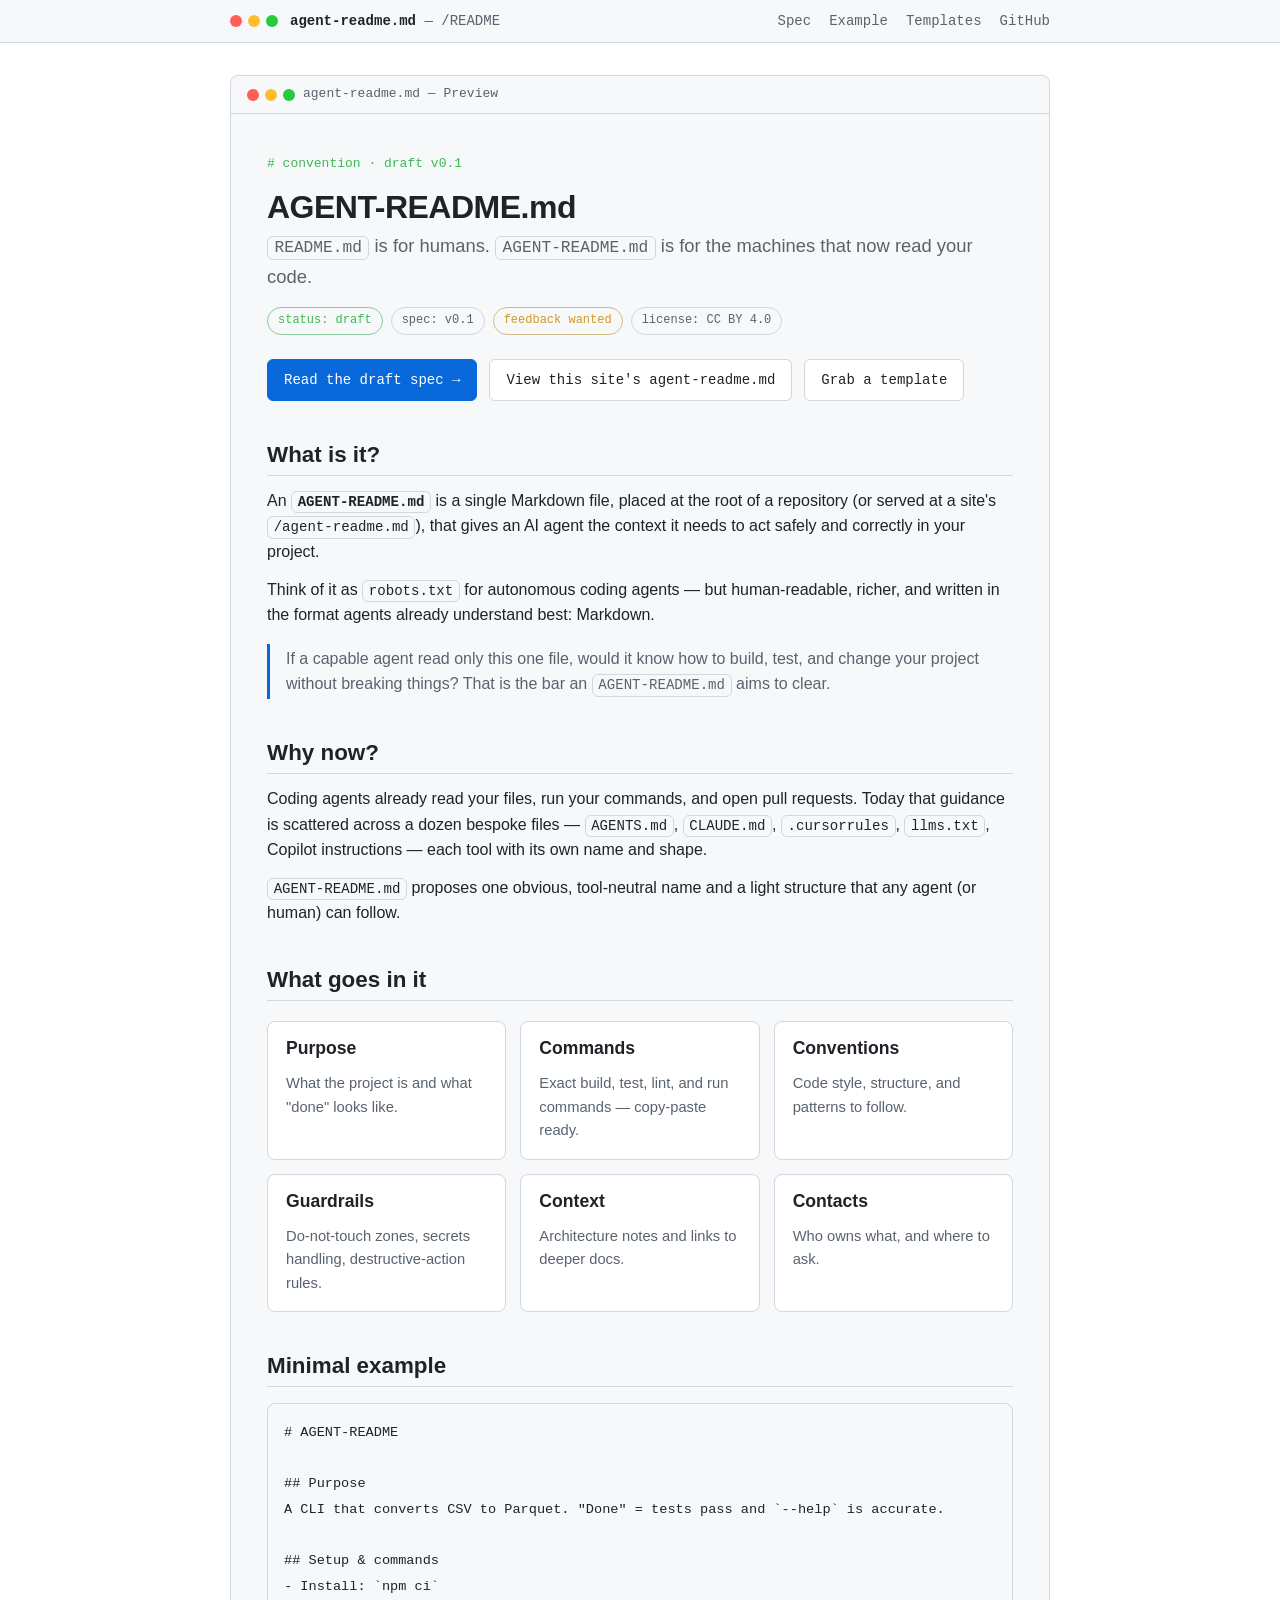
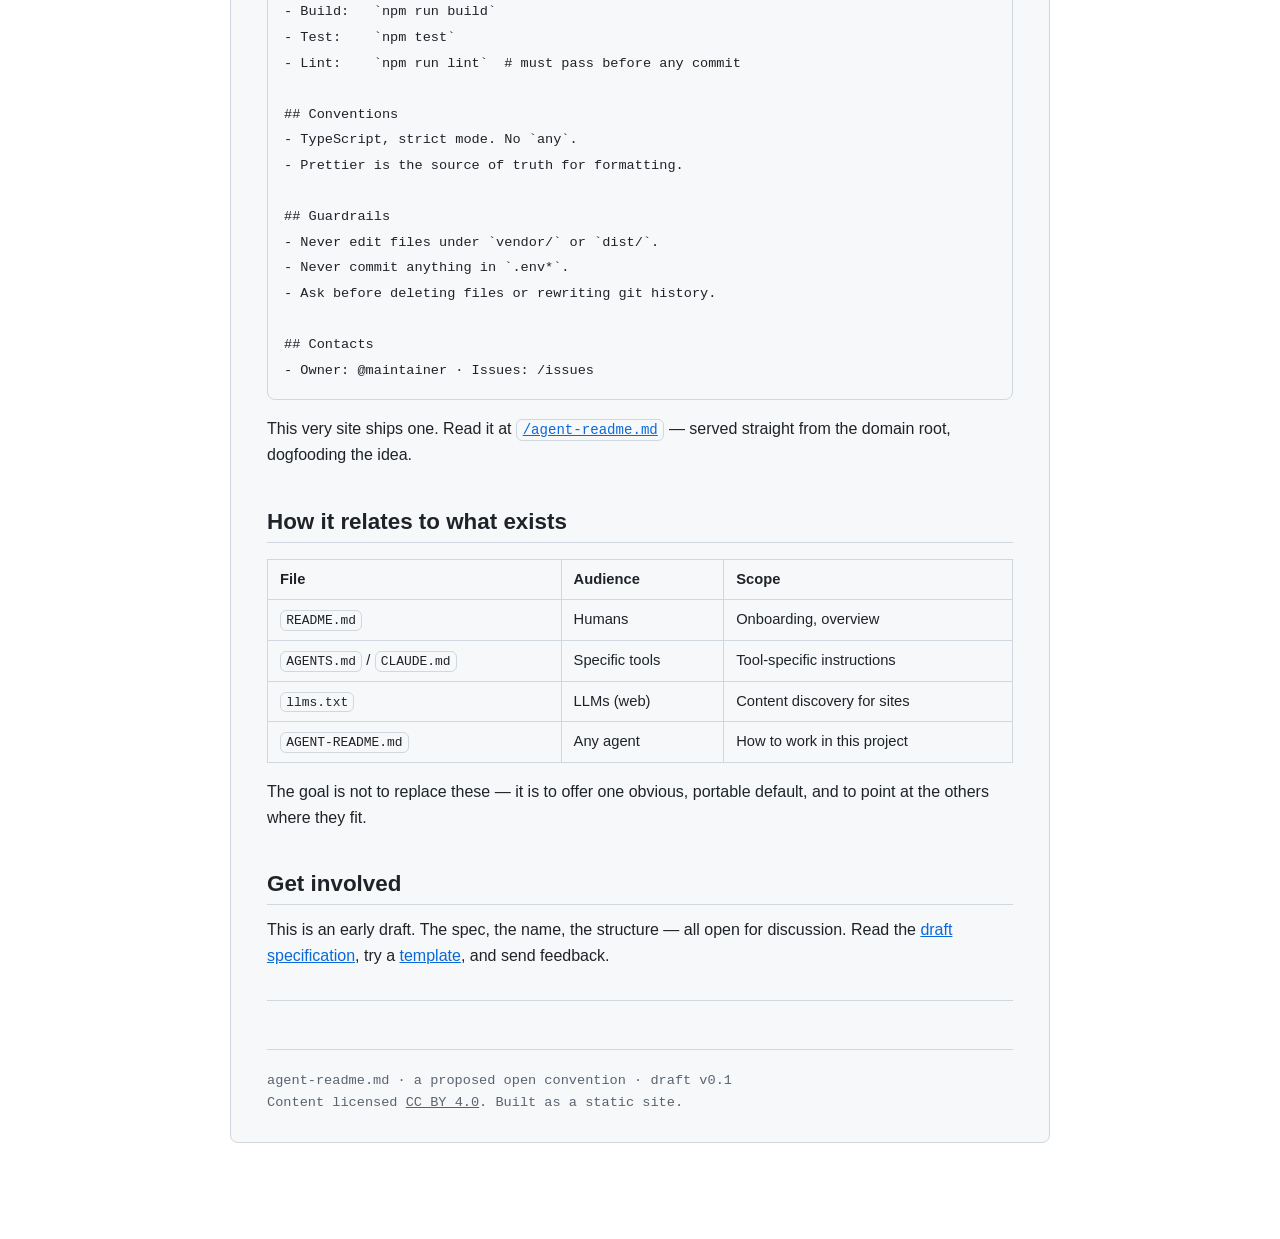
==== index.html @ d62928eb "Add agent-readme.md static site: homepage, draft spec, self-referential example, and templates Co-au" ====
<!DOCTYPE html>
<html lang="en">
<head>
  <meta charset="utf-8">
  <meta name="viewport" content="width=device-width, initial-scale=1">
  <title>agent-readme.md &mdash; a README for AI agents</title>
  <meta name="description" content="A simple, open convention for a Markdown file that tells AI agents how to work in your project: purpose, commands, conventions, and guardrails.">
  <meta property="og:title" content="agent-readme.md">
  <meta property="og:description" content="README.md is for humans. AGENT-README.md is for the machines that now read your code.">
  <meta property="og:type" content="website">
  <link rel="stylesheet" href="/assets/style.css">
</head>
<body>
  <div class="topbar">
    <div class="inner">
      <span class="dots"><span class="dot r"></span><span class="dot y"></span><span class="dot g"></span></span>
      <span class="path"><b>agent-readme.md</b> &mdash; /README</span>
      <nav>
        <a href="/spec/">Spec</a>
        <a href="/agent-readme.md">Example</a>
        <a href="/examples/">Templates</a>
        <a href="https://github.com/">GitHub</a>
      </nav>
    </div>
  </div>

  <div class="wrap">
    <div class="doc">
      <div class="doc-head">
        <span class="dots"><span class="dot r"></span><span class="dot y"></span><span class="dot g"></span></span>
        <span>agent-readme.md &mdash; Preview</span>
      </div>
      <div class="doc-body">

        <p class="kicker"># convention &middot; draft v0.1</p>
        <h1>AGENT-README.md</h1>
        <p class="tagline"><code>README.md</code> is for humans. <code>AGENT-README.md</code> is for the machines that now read your code.</p>

        <div class="badges">
          <span class="badge g">status: draft</span>
          <span class="badge">spec: v0.1</span>
          <span class="badge y">feedback wanted</span>
          <span class="badge">license: CC BY 4.0</span>
        </div>

        <div class="btn-row">
          <a class="btn primary" href="/spec/">Read the draft spec &rarr;</a>
          <a class="btn" href="/agent-readme.md">View this site's agent-readme.md</a>
          <a class="btn" href="/examples/">Grab a template</a>
        </div>

        <h2>What is it?</h2>
        <p>An <strong><code>AGENT-README.md</code></strong> is a single Markdown file, placed at the root of a repository (or served at a site's <code>/agent-readme.md</code>), that gives an AI agent the context it needs to act safely and correctly in your project.</p>
        <p>Think of it as <code>robots.txt</code> for autonomous coding agents &mdash; but human-readable, richer, and written in the format agents already understand best: Markdown.</p>

        <blockquote>
          If a capable agent read only this one file, would it know how to build, test, and change your project without breaking things? That is the bar an <code>AGENT-README.md</code> aims to clear.
        </blockquote>

        <h2>Why now?</h2>
        <p>Coding agents already read your files, run your commands, and open pull requests. Today that guidance is scattered across a dozen bespoke files &mdash; <code>AGENTS.md</code>, <code>CLAUDE.md</code>, <code>.cursorrules</code>, <code>llms.txt</code>, Copilot instructions &mdash; each tool with its own name and shape.</p>
        <p><code>AGENT-README.md</code> proposes one obvious, tool-neutral name and a light structure that any agent (or human) can follow.</p>

        <h2>What goes in it</h2>
        <div class="cards">
          <div class="card"><h3>Purpose</h3><p>What the project is and what "done" looks like.</p></div>
          <div class="card"><h3>Commands</h3><p>Exact build, test, lint, and run commands &mdash; copy-paste ready.</p></div>
          <div class="card"><h3>Conventions</h3><p>Code style, structure, and patterns to follow.</p></div>
          <div class="card"><h3>Guardrails</h3><p>Do-not-touch zones, secrets handling, destructive-action rules.</p></div>
          <div class="card"><h3>Context</h3><p>Architecture notes and links to deeper docs.</p></div>
          <div class="card"><h3>Contacts</h3><p>Who owns what, and where to ask.</p></div>
        </div>

        <h2>Minimal example</h2>
        <pre><code># AGENT-README

## Purpose
A CLI that converts CSV to Parquet. "Done" = tests pass and `--help` is accurate.

## Setup &amp; commands
- Install: `npm ci`
- Build:   `npm run build`
- Test:    `npm test`
- Lint:    `npm run lint`  # must pass before any commit

## Conventions
- TypeScript, strict mode. No `any`.
- Prettier is the source of truth for formatting.

## Guardrails
- Never edit files under `vendor/` or `dist/`.
- Never commit anything in `.env*`.
- Ask before deleting files or rewriting git history.

## Contacts
- Owner: @maintainer &middot; Issues: /issues</code></pre>

        <p>This very site ships one. Read it at <a href="/agent-readme.md"><code>/agent-readme.md</code></a> &mdash; served straight from the domain root, dogfooding the idea.</p>

        <h2>How it relates to what exists</h2>
        <table>
          <thead><tr><th>File</th><th>Audience</th><th>Scope</th></tr></thead>
          <tbody>
            <tr><td><code>README.md</code></td><td>Humans</td><td>Onboarding, overview</td></tr>
            <tr><td><code>AGENTS.md</code> / <code>CLAUDE.md</code></td><td>Specific tools</td><td>Tool-specific instructions</td></tr>
            <tr><td><code>llms.txt</code></td><td>LLMs (web)</td><td>Content discovery for sites</td></tr>
            <tr><td><code>AGENT-README.md</code></td><td>Any agent</td><td>How to work in this project</td></tr>
          </tbody>
        </table>
        <p>The goal is not to replace these &mdash; it is to offer one obvious, portable default, and to point at the others where they fit.</p>

        <h2>Get involved</h2>
        <p>This is an early draft. The spec, the name, the structure &mdash; all open for discussion. Read the <a href="/spec/">draft specification</a>, try a <a href="/examples/">template</a>, and send feedback.</p>

        <hr>
        <footer>
          agent-readme.md &middot; a proposed open convention &middot; draft v0.1<br>
          Content licensed <a href="https://creativecommons.org/licenses/by/4.0/">CC BY 4.0</a>. Built as a static site.
        </footer>
      </div>
    </div>
  </div>
</body>
</html>
---- assets/style.css ----
:root {
  --bg: #0d1117;
  --bg-soft: #161b22;
  --border: #30363d;
  --fg: #e6edf3;
  --fg-muted: #9198a1;
  --accent: #58a6ff;
  --accent-soft: #1f6feb;
  --green: #3fb950;
  --yellow: #d29922;
  --red: #f85149;
  --code-bg: #161b22;
  --radius: 8px;
  --mono: ui-monospace, SFMono-Regular, "SF Mono", Menlo, Consolas, "Liberation Mono", monospace;
  --sans: -apple-system, BlinkMacSystemFont, "Segoe UI", Helvetica, Arial, sans-serif;
}

@media (prefers-color-scheme: light) {
  :root {
    --bg: #ffffff;
    --bg-soft: #f6f8fa;
    --border: #d0d7de;
    --fg: #1f2328;
    --fg-muted: #59636e;
    --accent: #0969da;
    --accent-soft: #0969da;
    --code-bg: #f6f8fa;
  }
}

* { box-sizing: border-box; }

html { scroll-behavior: smooth; }

body {
  margin: 0;
  background: var(--bg);
  color: var(--fg);
  font-family: var(--sans);
  line-height: 1.6;
  font-size: 16px;
}

.wrap {
  max-width: 860px;
  margin: 0 auto;
  padding: 0 20px 96px;
}

/* Terminal-style top bar */
.topbar {
  position: sticky;
  top: 0;
  z-index: 10;
  background: var(--bg-soft);
  border-bottom: 1px solid var(--border);
  backdrop-filter: saturate(150%) blur(6px);
}
.topbar .inner {
  max-width: 860px;
  margin: 0 auto;
  padding: 10px 20px;
  display: flex;
  align-items: center;
  gap: 12px;
  font-family: var(--mono);
  font-size: 14px;
}
.dots { display: flex; gap: 6px; }
.dot { width: 12px; height: 12px; border-radius: 50%; }
.dot.r { background: #ff5f56; }
.dot.y { background: #ffbd2e; }
.dot.g { background: #27c93f; }
.topbar .path { color: var(--fg-muted); }
.topbar .path b { color: var(--fg); }
.topbar nav { margin-left: auto; display: flex; gap: 18px; }
.topbar nav a { color: var(--fg-muted); text-decoration: none; }
.topbar nav a:hover { color: var(--accent); }

/* Rendered-markdown card */
.doc {
  margin-top: 32px;
  background: var(--bg-soft);
  border: 1px solid var(--border);
  border-radius: var(--radius);
  overflow: hidden;
}
.doc-head {
  padding: 8px 16px;
  border-bottom: 1px solid var(--border);
  font-family: var(--mono);
  font-size: 13px;
  color: var(--fg-muted);
  display: flex;
  align-items: center;
  gap: 8px;
}
.doc-body { padding: 28px 36px; }

h1, h2, h3 { line-height: 1.25; font-weight: 600; }
h1 { font-size: 2rem; margin: 0 0 4px; letter-spacing: -0.5px; }
h2 { font-size: 1.4rem; margin: 40px 0 12px; padding-bottom: 6px; border-bottom: 1px solid var(--border); }
h3 { font-size: 1.1rem; margin: 24px 0 8px; }

p { margin: 12px 0; }
a { color: var(--accent); }

.tagline { color: var(--fg-muted); font-size: 1.15rem; margin-top: 0; }

code {
  font-family: var(--mono);
  font-size: 0.88em;
  background: var(--code-bg);
  border: 1px solid var(--border);
  border-radius: 6px;
  padding: 0.15em 0.4em;
}
pre {
  background: var(--code-bg);
  border: 1px solid var(--border);
  border-radius: var(--radius);
  padding: 16px;
  overflow-x: auto;
}
pre code { background: none; border: none; padding: 0; font-size: 0.85rem; line-height: 1.5; }

ul, ol { padding-left: 22px; }
li { margin: 4px 0; }

blockquote {
  margin: 16px 0;
  padding: 2px 16px;
  border-left: 3px solid var(--accent-soft);
  color: var(--fg-muted);
}

table { border-collapse: collapse; width: 100%; margin: 16px 0; font-size: 0.92rem; }
th, td { border: 1px solid var(--border); padding: 8px 12px; text-align: left; }
th { background: var(--code-bg); }

hr { border: none; border-top: 1px solid var(--border); margin: 32px 0; }

.badges { display: flex; flex-wrap: wrap; gap: 8px; margin: 16px 0; }
.badge {
  font-family: var(--mono);
  font-size: 12px;
  padding: 3px 10px;
  border-radius: 999px;
  border: 1px solid var(--border);
  color: var(--fg-muted);
}
.badge.g { color: var(--green); border-color: color-mix(in srgb, var(--green) 45%, var(--border)); }
.badge.y { color: var(--yellow); border-color: color-mix(in srgb, var(--yellow) 45%, var(--border)); }

.btn-row { display: flex; flex-wrap: wrap; gap: 12px; margin: 24px 0; }
.btn {
  display: inline-block;
  font-family: var(--mono);
  font-size: 14px;
  text-decoration: none;
  padding: 9px 16px;
  border-radius: 6px;
  border: 1px solid var(--border);
  color: var(--fg);
  background: var(--bg);
  transition: border-color .15s, color .15s;
}
.btn:hover { border-color: var(--accent); color: var(--accent); }
.btn.primary { background: var(--accent-soft); border-color: var(--accent-soft); color: #fff; }
.btn.primary:hover { color: #fff; opacity: .9; }

.cards { display: grid; grid-template-columns: repeat(auto-fit, minmax(220px, 1fr)); gap: 14px; margin: 20px 0; }
.card {
  border: 1px solid var(--border);
  border-radius: var(--radius);
  padding: 16px 18px;
  background: var(--bg);
}
.card h3 { margin-top: 0; }
.card p { color: var(--fg-muted); font-size: 0.92rem; margin-bottom: 0; }

footer {
  margin-top: 48px;
  padding-top: 20px;
  border-top: 1px solid var(--border);
  color: var(--fg-muted);
  font-size: 0.85rem;
  font-family: var(--mono);
}
footer a { color: var(--fg-muted); }
footer a:hover { color: var(--accent); }

.kicker { font-family: var(--mono); font-size: 13px; color: var(--green); }
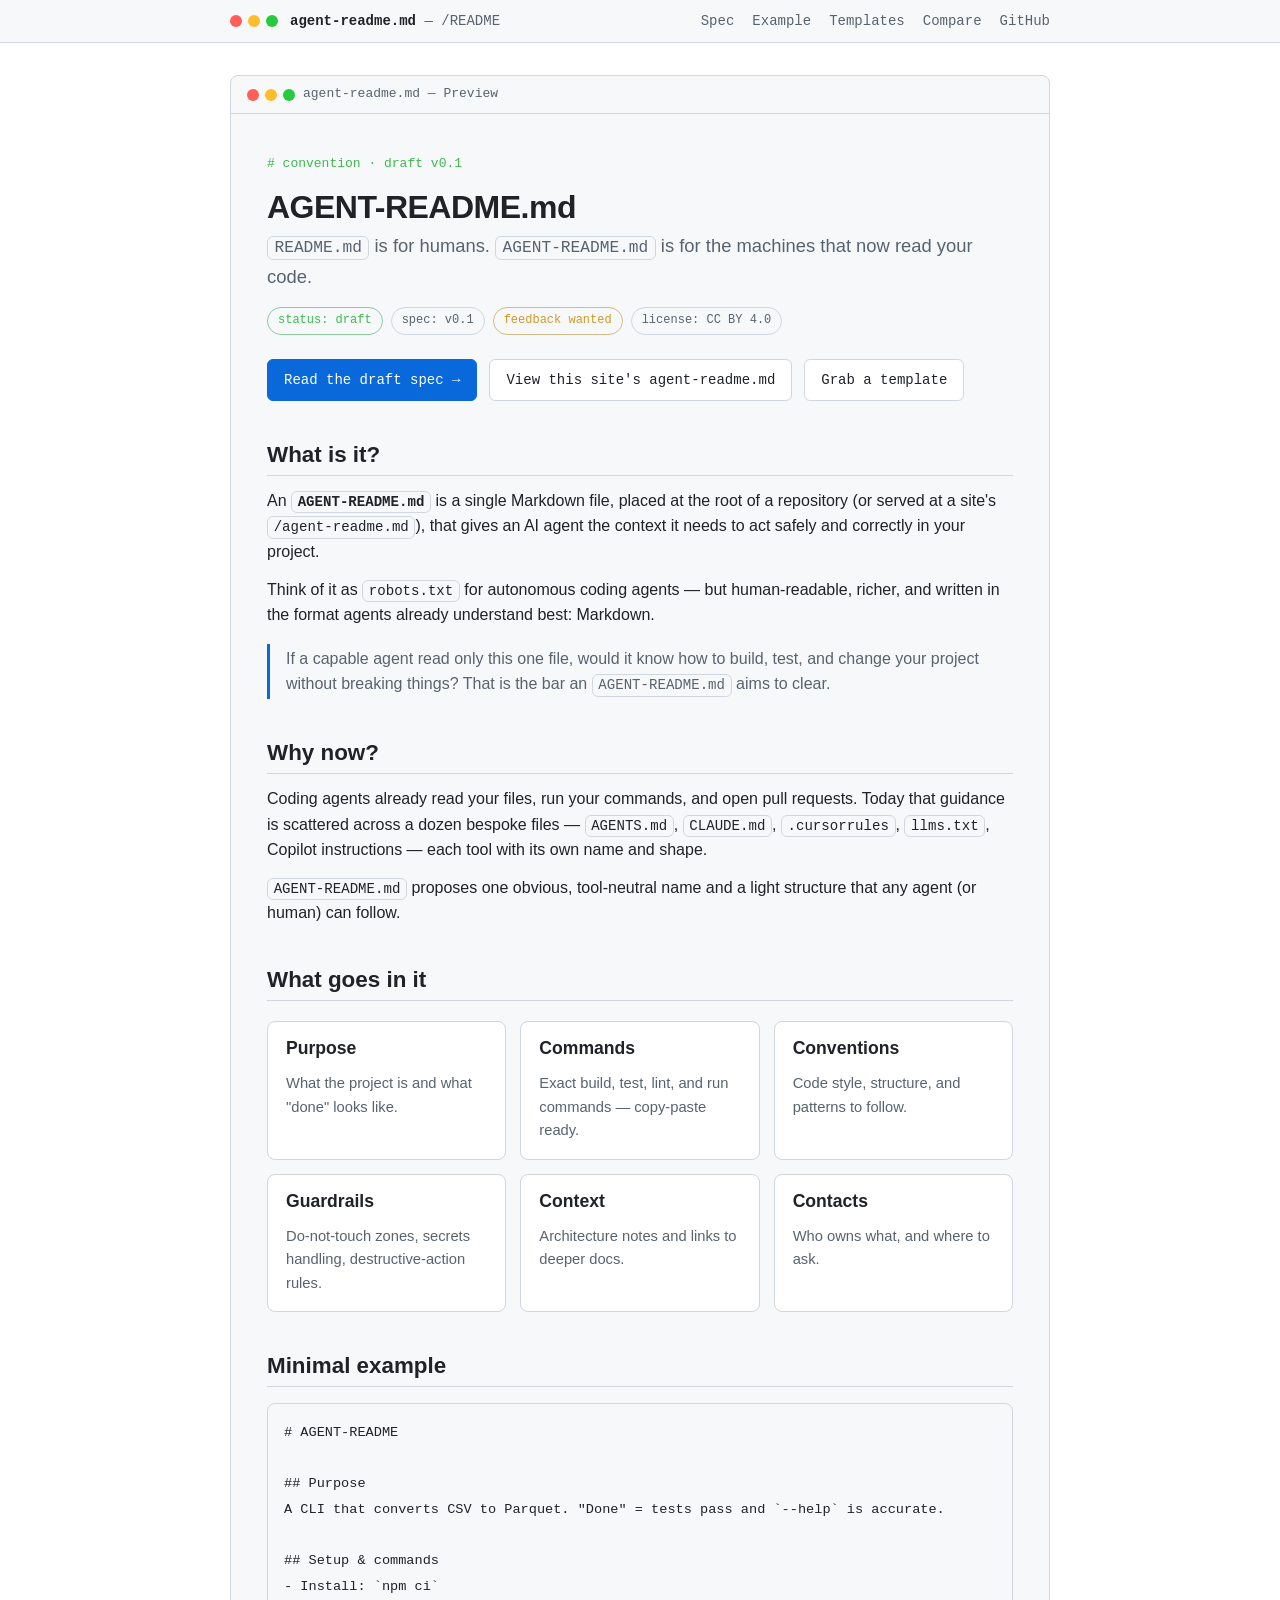
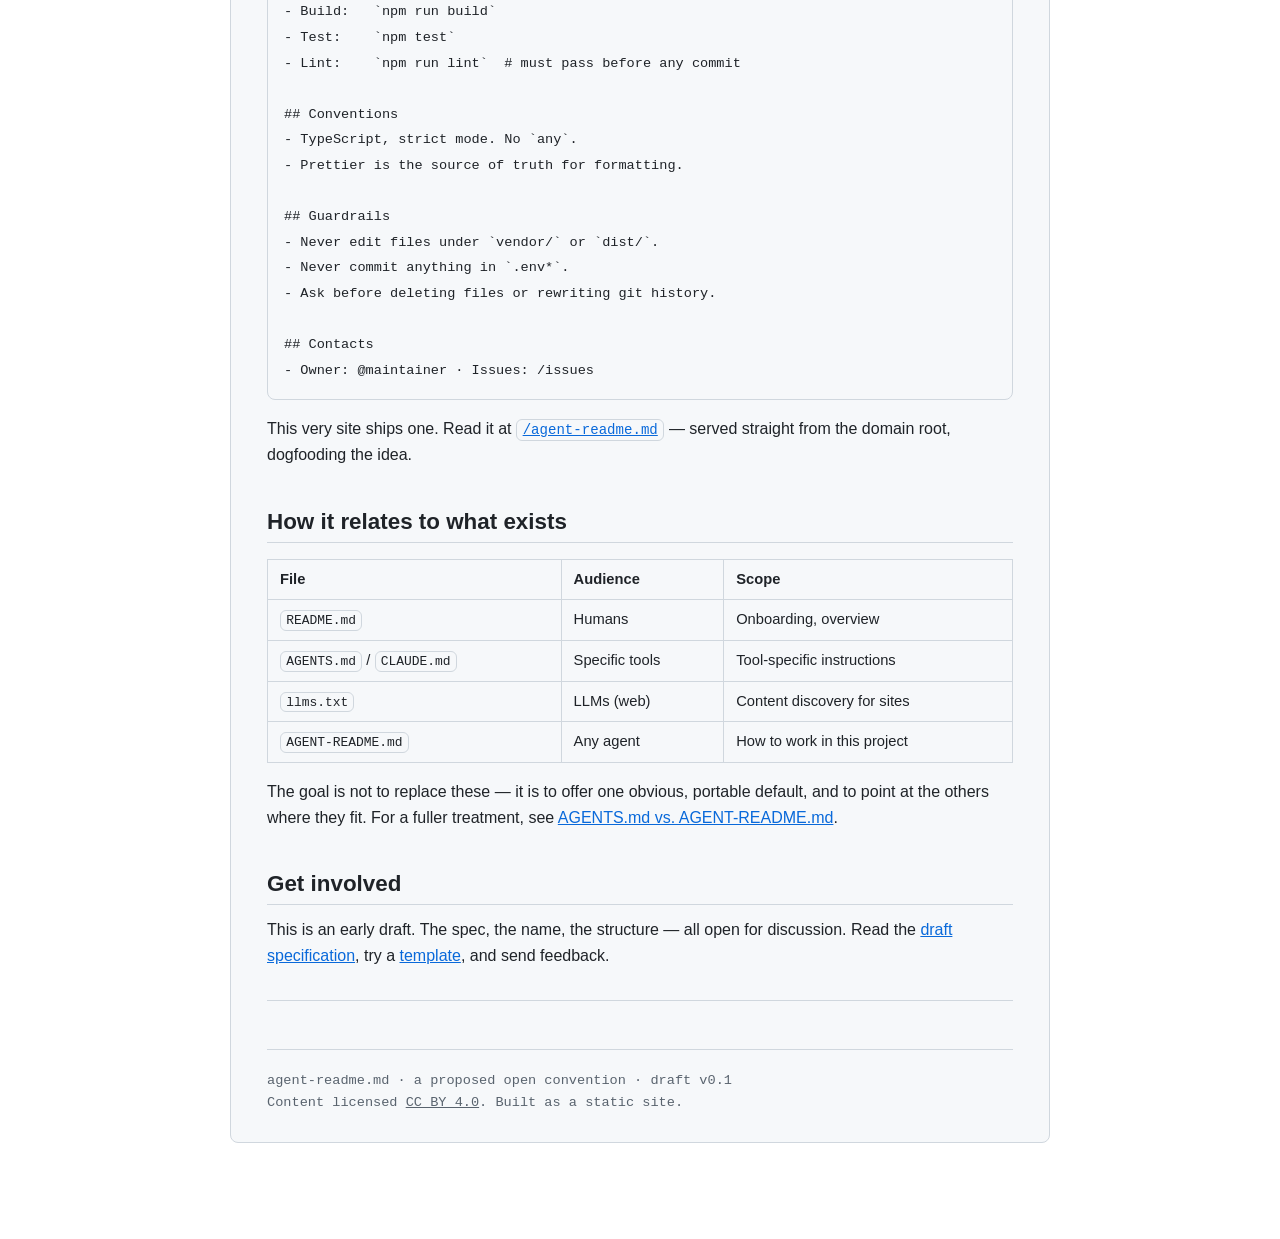
==== commit 9176bc34: "Add AGENTS.md vs. AGENT-README.md comparison page New /compare/ page with an honest benefits/tradeof" ====
--- a/index.html
+++ b/index.html
@@ -19,6 +19,7 @@
         <a href="/spec/">Spec</a>
         <a href="/agent-readme.md">Example</a>
         <a href="/examples/">Templates</a>
+        <a href="/compare/">Compare</a>
         <a href="https://github.com/">GitHub</a>
       </nav>
     </div>
@@ -107,7 +108,7 @@
             <tr><td><code>AGENT-README.md</code></td><td>Any agent</td><td>How to work in this project</td></tr>
           </tbody>
         </table>
-        <p>The goal is not to replace these &mdash; it is to offer one obvious, portable default, and to point at the others where they fit.</p>
+        <p>The goal is not to replace these &mdash; it is to offer one obvious, portable default, and to point at the others where they fit. For a fuller treatment, see <a href="/compare/">AGENTS.md vs. AGENT-README.md</a>.</p>
 
         <h2>Get involved</h2>
         <p>This is an early draft. The spec, the name, the structure &mdash; all open for discussion. Read the <a href="/spec/">draft specification</a>, try a <a href="/examples/">template</a>, and send feedback.</p>
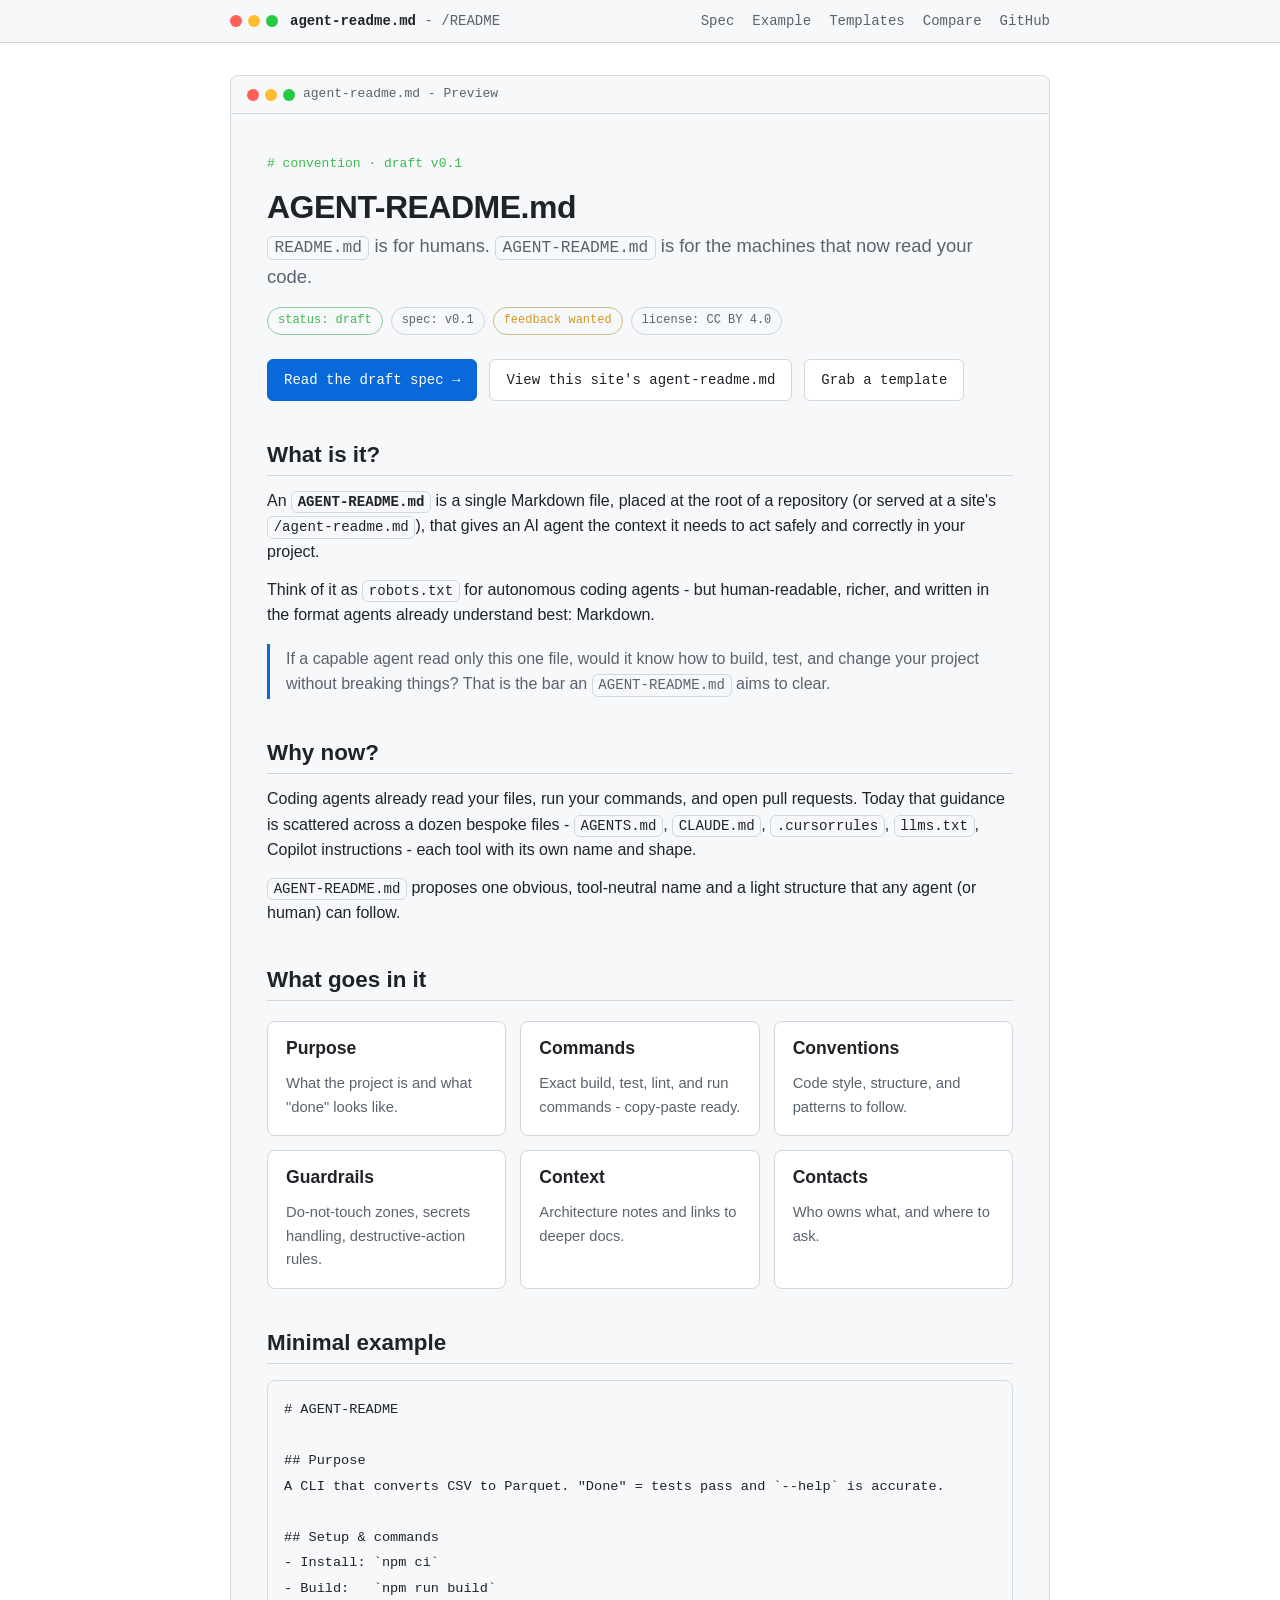
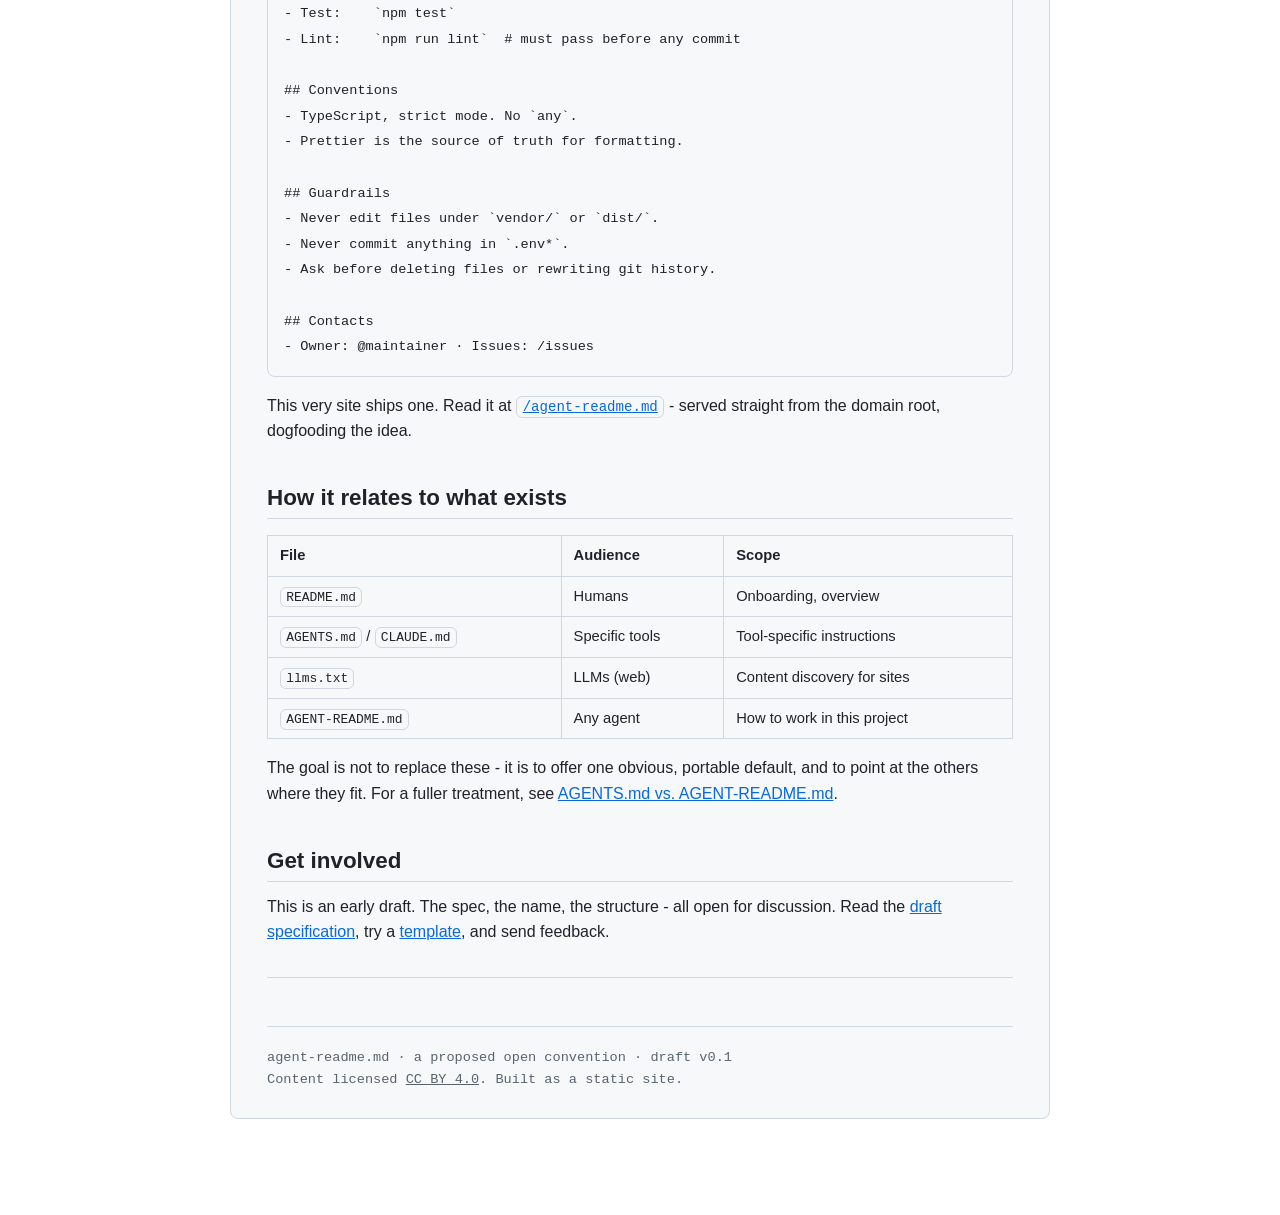
==== commit 27c05bd3: "Purge em-dashes from all site pages Replaced every ' -- ' separator (HTML mdash entity) with a space" ====
--- a/index.html
+++ b/index.html
@@ -3,7 +3,7 @@
 <head>
   <meta charset="utf-8">
   <meta name="viewport" content="width=device-width, initial-scale=1">
-  <title>agent-readme.md &mdash; a README for AI agents</title>
+  <title>agent-readme.md - a README for AI agents</title>
   <meta name="description" content="A simple, open convention for a Markdown file that tells AI agents how to work in your project: purpose, commands, conventions, and guardrails.">
   <meta property="og:title" content="agent-readme.md">
   <meta property="og:description" content="README.md is for humans. AGENT-README.md is for the machines that now read your code.">
@@ -14,7 +14,7 @@
   <div class="topbar">
     <div class="inner">
       <span class="dots"><span class="dot r"></span><span class="dot y"></span><span class="dot g"></span></span>
-      <span class="path"><b>agent-readme.md</b> &mdash; /README</span>
+      <span class="path"><b>agent-readme.md</b> - /README</span>
       <nav>
         <a href="/spec/">Spec</a>
         <a href="/agent-readme.md">Example</a>
@@ -29,7 +29,7 @@
     <div class="doc">
       <div class="doc-head">
         <span class="dots"><span class="dot r"></span><span class="dot y"></span><span class="dot g"></span></span>
-        <span>agent-readme.md &mdash; Preview</span>
+        <span>agent-readme.md - Preview</span>
       </div>
       <div class="doc-body">
 
@@ -52,20 +52,20 @@
 
         <h2>What is it?</h2>
         <p>An <strong><code>AGENT-README.md</code></strong> is a single Markdown file, placed at the root of a repository (or served at a site's <code>/agent-readme.md</code>), that gives an AI agent the context it needs to act safely and correctly in your project.</p>
-        <p>Think of it as <code>robots.txt</code> for autonomous coding agents &mdash; but human-readable, richer, and written in the format agents already understand best: Markdown.</p>
+        <p>Think of it as <code>robots.txt</code> for autonomous coding agents - but human-readable, richer, and written in the format agents already understand best: Markdown.</p>
 
         <blockquote>
           If a capable agent read only this one file, would it know how to build, test, and change your project without breaking things? That is the bar an <code>AGENT-README.md</code> aims to clear.
         </blockquote>
 
         <h2>Why now?</h2>
-        <p>Coding agents already read your files, run your commands, and open pull requests. Today that guidance is scattered across a dozen bespoke files &mdash; <code>AGENTS.md</code>, <code>CLAUDE.md</code>, <code>.cursorrules</code>, <code>llms.txt</code>, Copilot instructions &mdash; each tool with its own name and shape.</p>
+        <p>Coding agents already read your files, run your commands, and open pull requests. Today that guidance is scattered across a dozen bespoke files - <code>AGENTS.md</code>, <code>CLAUDE.md</code>, <code>.cursorrules</code>, <code>llms.txt</code>, Copilot instructions - each tool with its own name and shape.</p>
         <p><code>AGENT-README.md</code> proposes one obvious, tool-neutral name and a light structure that any agent (or human) can follow.</p>
 
         <h2>What goes in it</h2>
         <div class="cards">
           <div class="card"><h3>Purpose</h3><p>What the project is and what "done" looks like.</p></div>
-          <div class="card"><h3>Commands</h3><p>Exact build, test, lint, and run commands &mdash; copy-paste ready.</p></div>
+          <div class="card"><h3>Commands</h3><p>Exact build, test, lint, and run commands - copy-paste ready.</p></div>
           <div class="card"><h3>Conventions</h3><p>Code style, structure, and patterns to follow.</p></div>
           <div class="card"><h3>Guardrails</h3><p>Do-not-touch zones, secrets handling, destructive-action rules.</p></div>
           <div class="card"><h3>Context</h3><p>Architecture notes and links to deeper docs.</p></div>
@@ -96,7 +96,7 @@
 ## Contacts
 - Owner: @maintainer &middot; Issues: /issues</code></pre>
 
-        <p>This very site ships one. Read it at <a href="/agent-readme.md"><code>/agent-readme.md</code></a> &mdash; served straight from the domain root, dogfooding the idea.</p>
+        <p>This very site ships one. Read it at <a href="/agent-readme.md"><code>/agent-readme.md</code></a> - served straight from the domain root, dogfooding the idea.</p>
 
         <h2>How it relates to what exists</h2>
         <table>
@@ -108,10 +108,10 @@
             <tr><td><code>AGENT-README.md</code></td><td>Any agent</td><td>How to work in this project</td></tr>
           </tbody>
         </table>
-        <p>The goal is not to replace these &mdash; it is to offer one obvious, portable default, and to point at the others where they fit. For a fuller treatment, see <a href="/compare/">AGENTS.md vs. AGENT-README.md</a>.</p>
+        <p>The goal is not to replace these - it is to offer one obvious, portable default, and to point at the others where they fit. For a fuller treatment, see <a href="/compare/">AGENTS.md vs. AGENT-README.md</a>.</p>
 
         <h2>Get involved</h2>
-        <p>This is an early draft. The spec, the name, the structure &mdash; all open for discussion. Read the <a href="/spec/">draft specification</a>, try a <a href="/examples/">template</a>, and send feedback.</p>
+        <p>This is an early draft. The spec, the name, the structure - all open for discussion. Read the <a href="/spec/">draft specification</a>, try a <a href="/examples/">template</a>, and send feedback.</p>
 
         <hr>
         <footer>
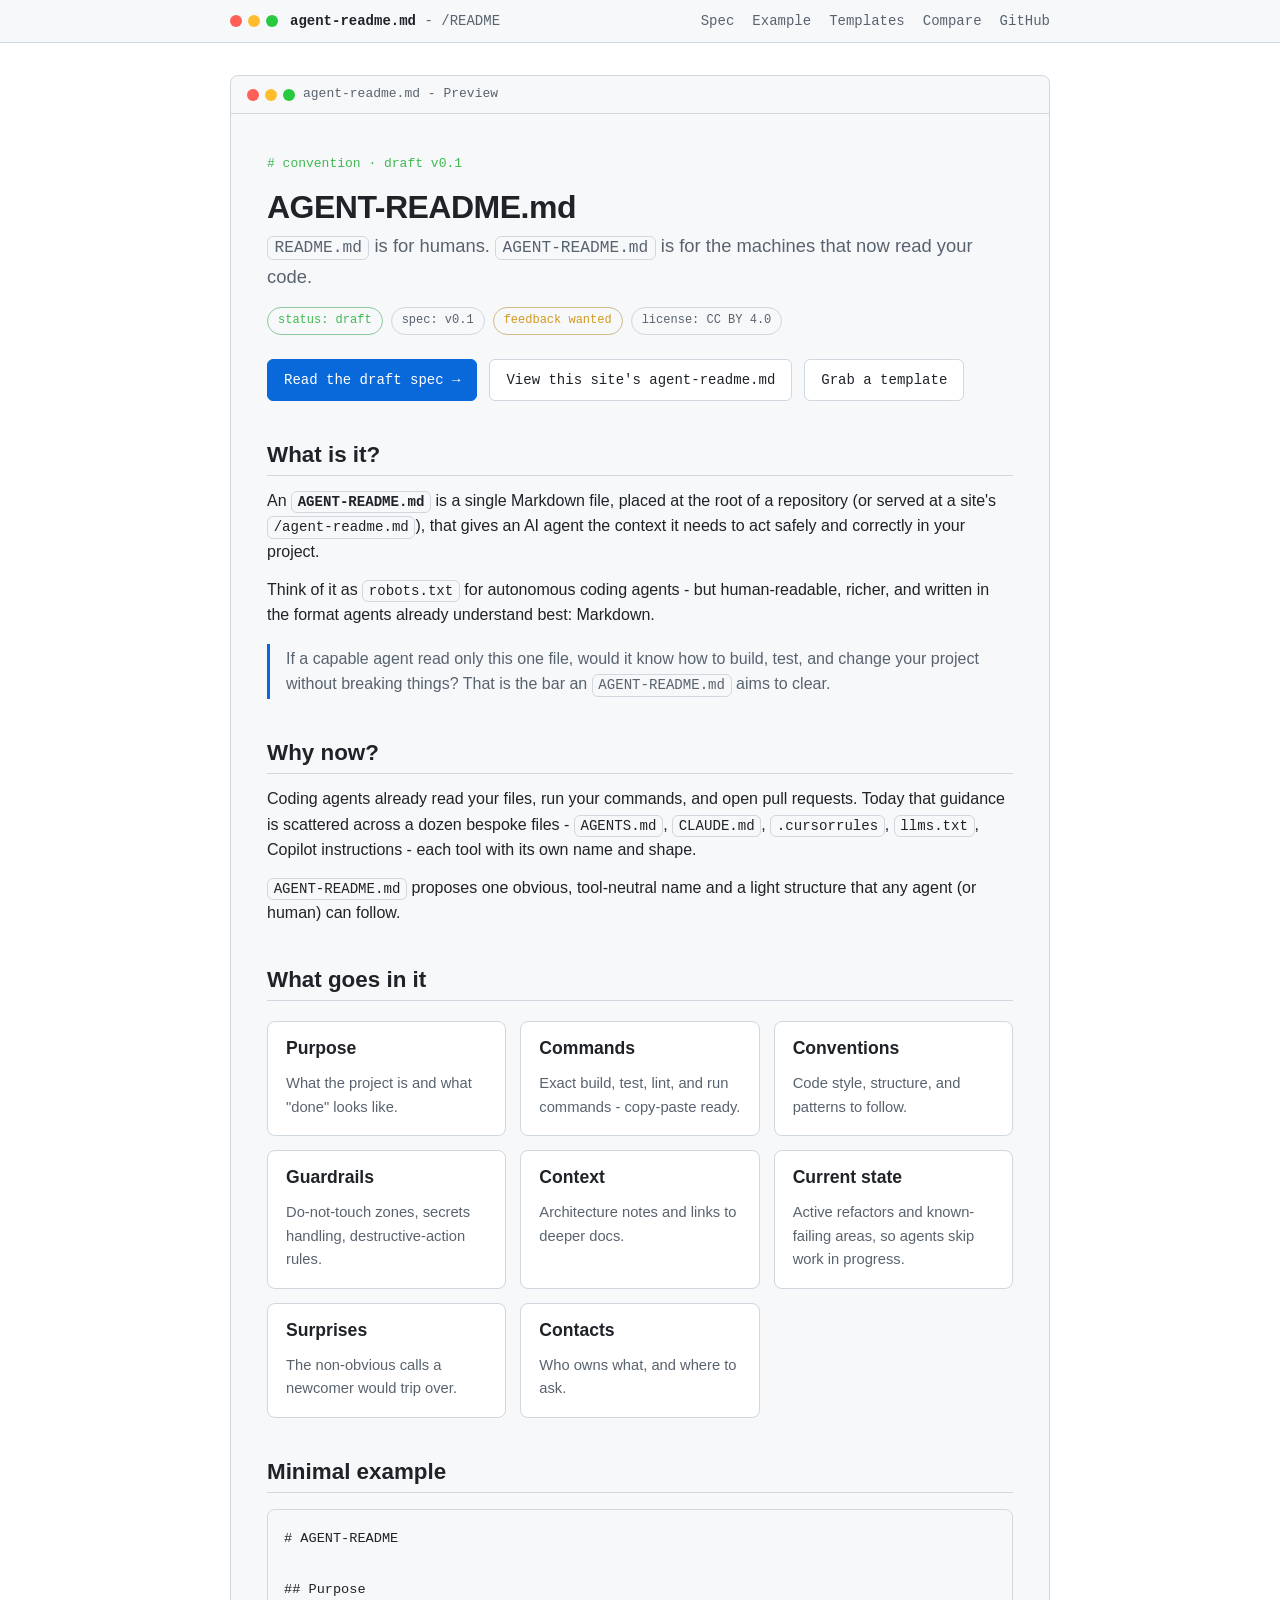
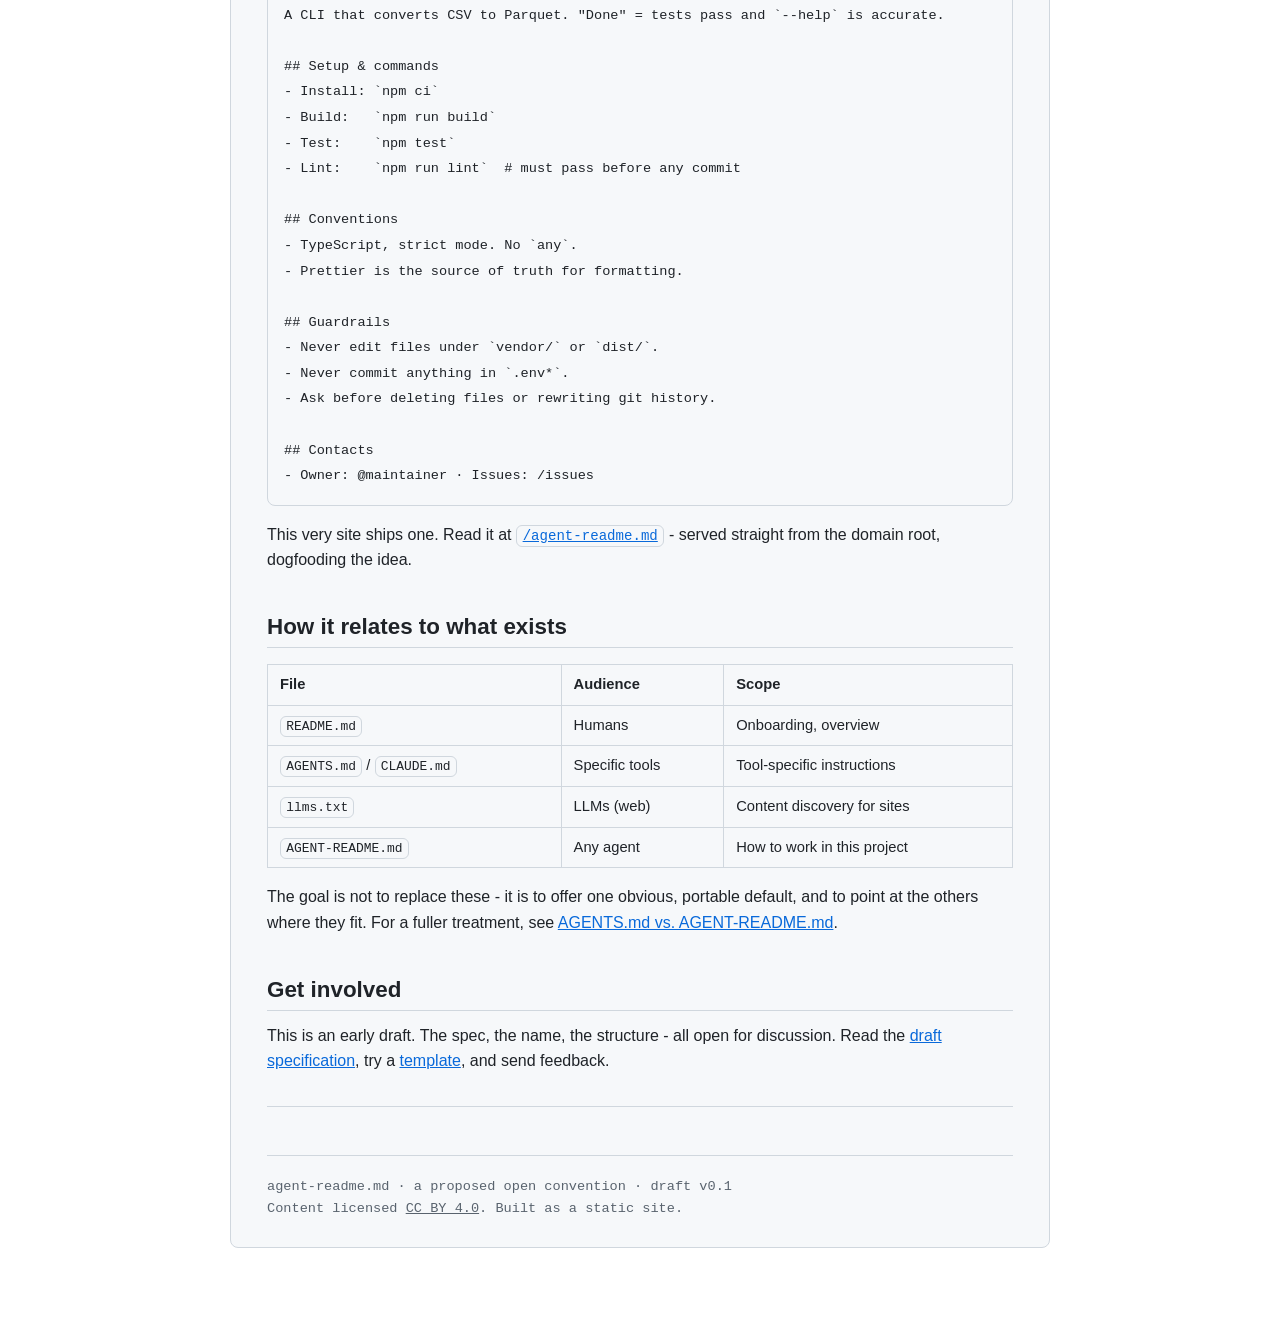
==== commit 7685b2ac: "Spec: fold in review feedback from ChatGPT and Gemini Adds nested per-directory files with nearest-w" ====
--- a/index.html
+++ b/index.html
@@ -69,6 +69,8 @@
           <div class="card"><h3>Conventions</h3><p>Code style, structure, and patterns to follow.</p></div>
           <div class="card"><h3>Guardrails</h3><p>Do-not-touch zones, secrets handling, destructive-action rules.</p></div>
           <div class="card"><h3>Context</h3><p>Architecture notes and links to deeper docs.</p></div>
+          <div class="card"><h3>Current state</h3><p>Active refactors and known-failing areas, so agents skip work in progress.</p></div>
+          <div class="card"><h3>Surprises</h3><p>The non-obvious calls a newcomer would trip over.</p></div>
           <div class="card"><h3>Contacts</h3><p>Who owns what, and where to ask.</p></div>
         </div>
 
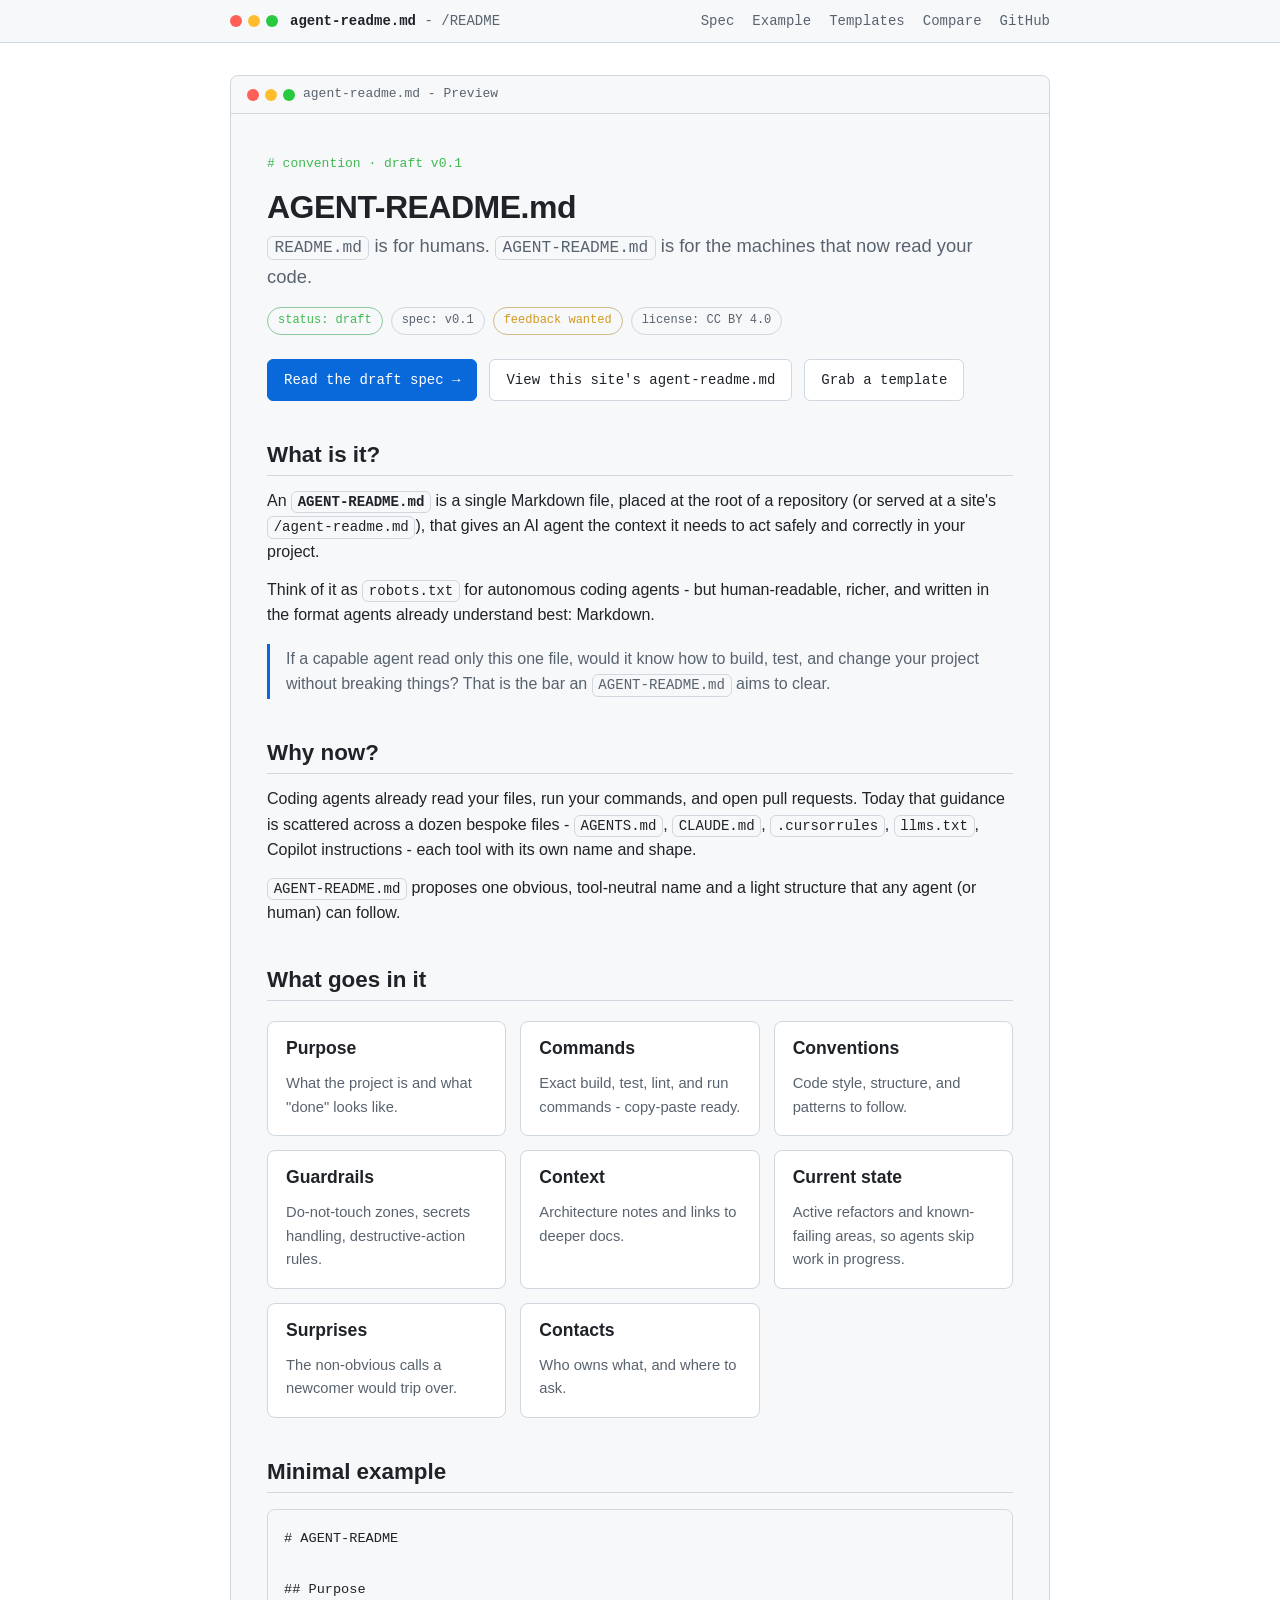
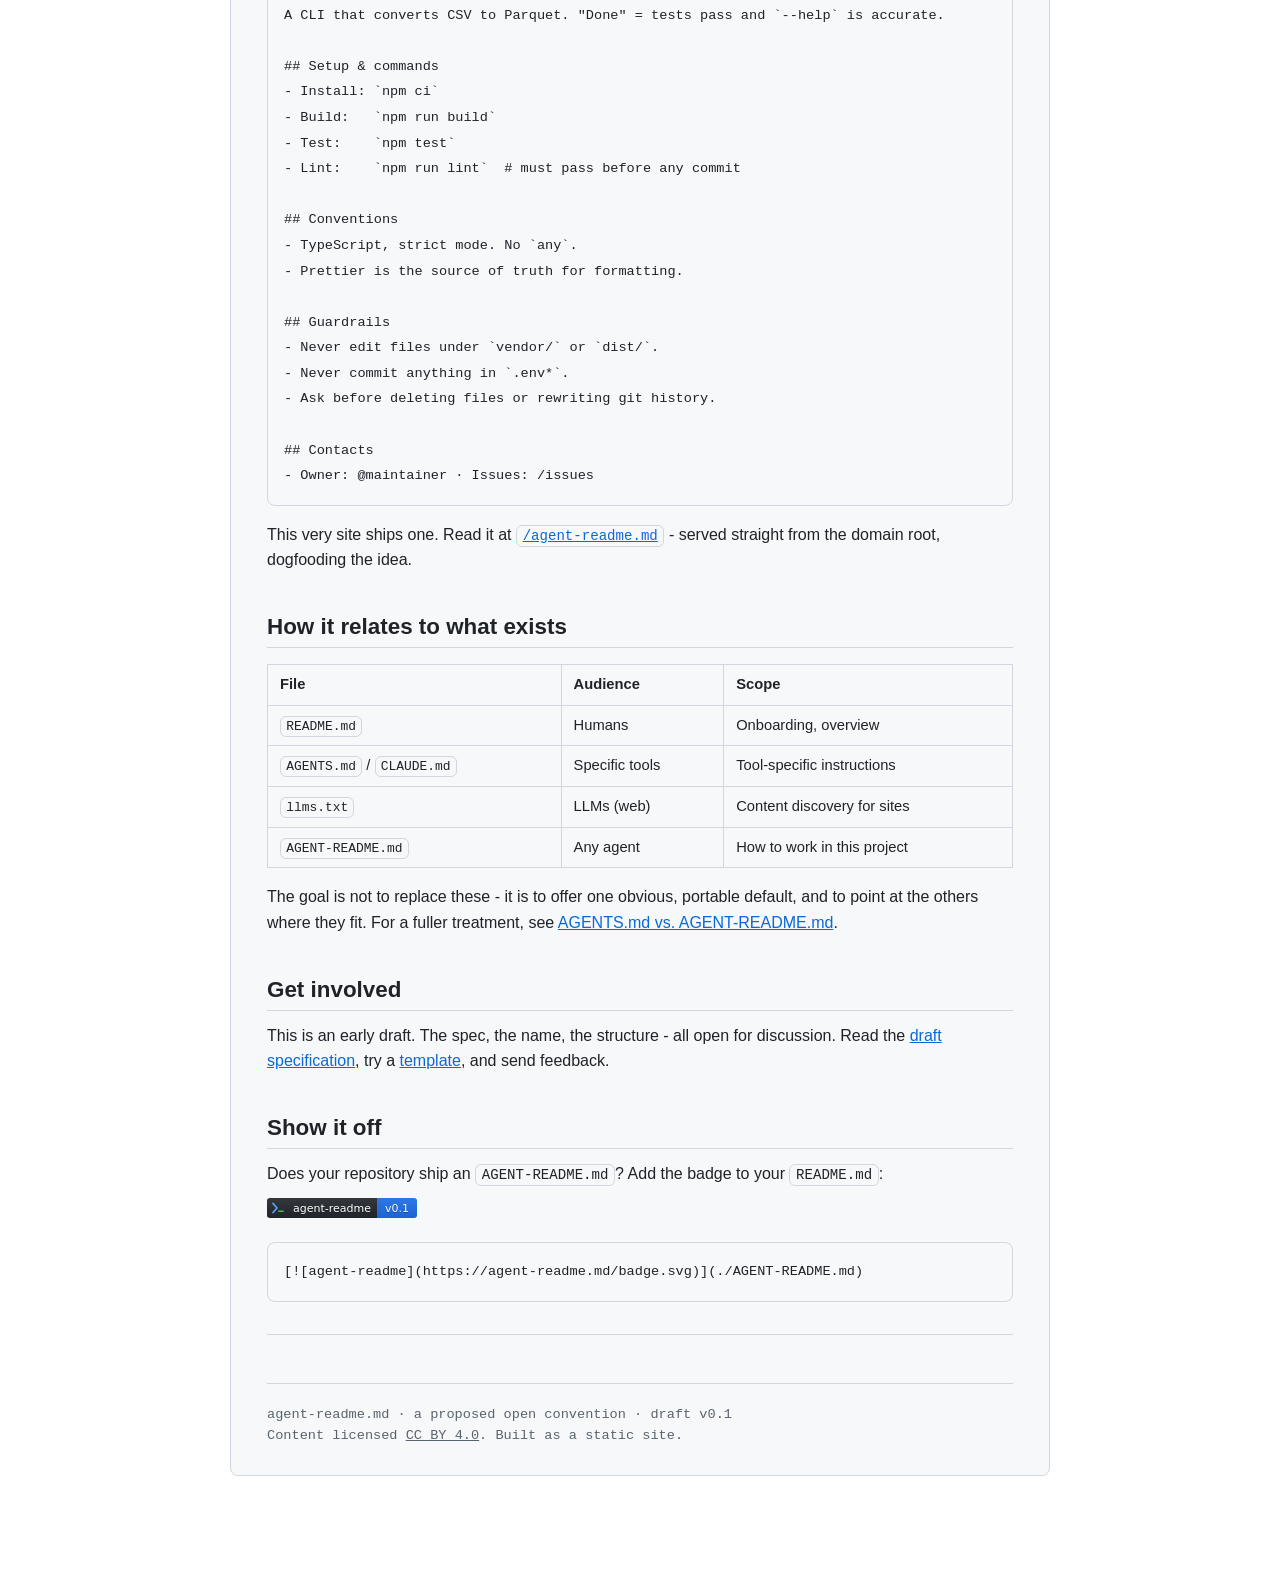
==== commit 6370d6fe: "Add project mark, self-hosted adoption badge, and favicon Adds assets/logo.svg (a terminal >_ mark) " ====
--- a/index.html
+++ b/index.html
@@ -9,6 +9,7 @@
   <meta property="og:description" content="README.md is for humans. AGENT-README.md is for the machines that now read your code.">
   <meta property="og:type" content="website">
   <link rel="stylesheet" href="/assets/style.css">
+  <link rel="icon" href="/assets/logo.svg" type="image/svg+xml">
 </head>
 <body>
   <div class="topbar">
@@ -115,6 +116,11 @@
         <h2>Get involved</h2>
         <p>This is an early draft. The spec, the name, the structure - all open for discussion. Read the <a href="/spec/">draft specification</a>, try a <a href="/examples/">template</a>, and send feedback.</p>
 
+        <h2>Show it off</h2>
+        <p>Does your repository ship an <code>AGENT-README.md</code>? Add the badge to your <code>README.md</code>:</p>
+        <p><a href="/agent-readme.md"><img src="/badge.svg" alt="agent-readme: v0.1" width="150" height="20"></a></p>
+        <pre><code>[![agent-readme](https://agent-readme.md/badge.svg)](./AGENT-README.md)</code></pre>
+
         <hr>
         <footer>
           agent-readme.md &middot; a proposed open convention &middot; draft v0.1<br>
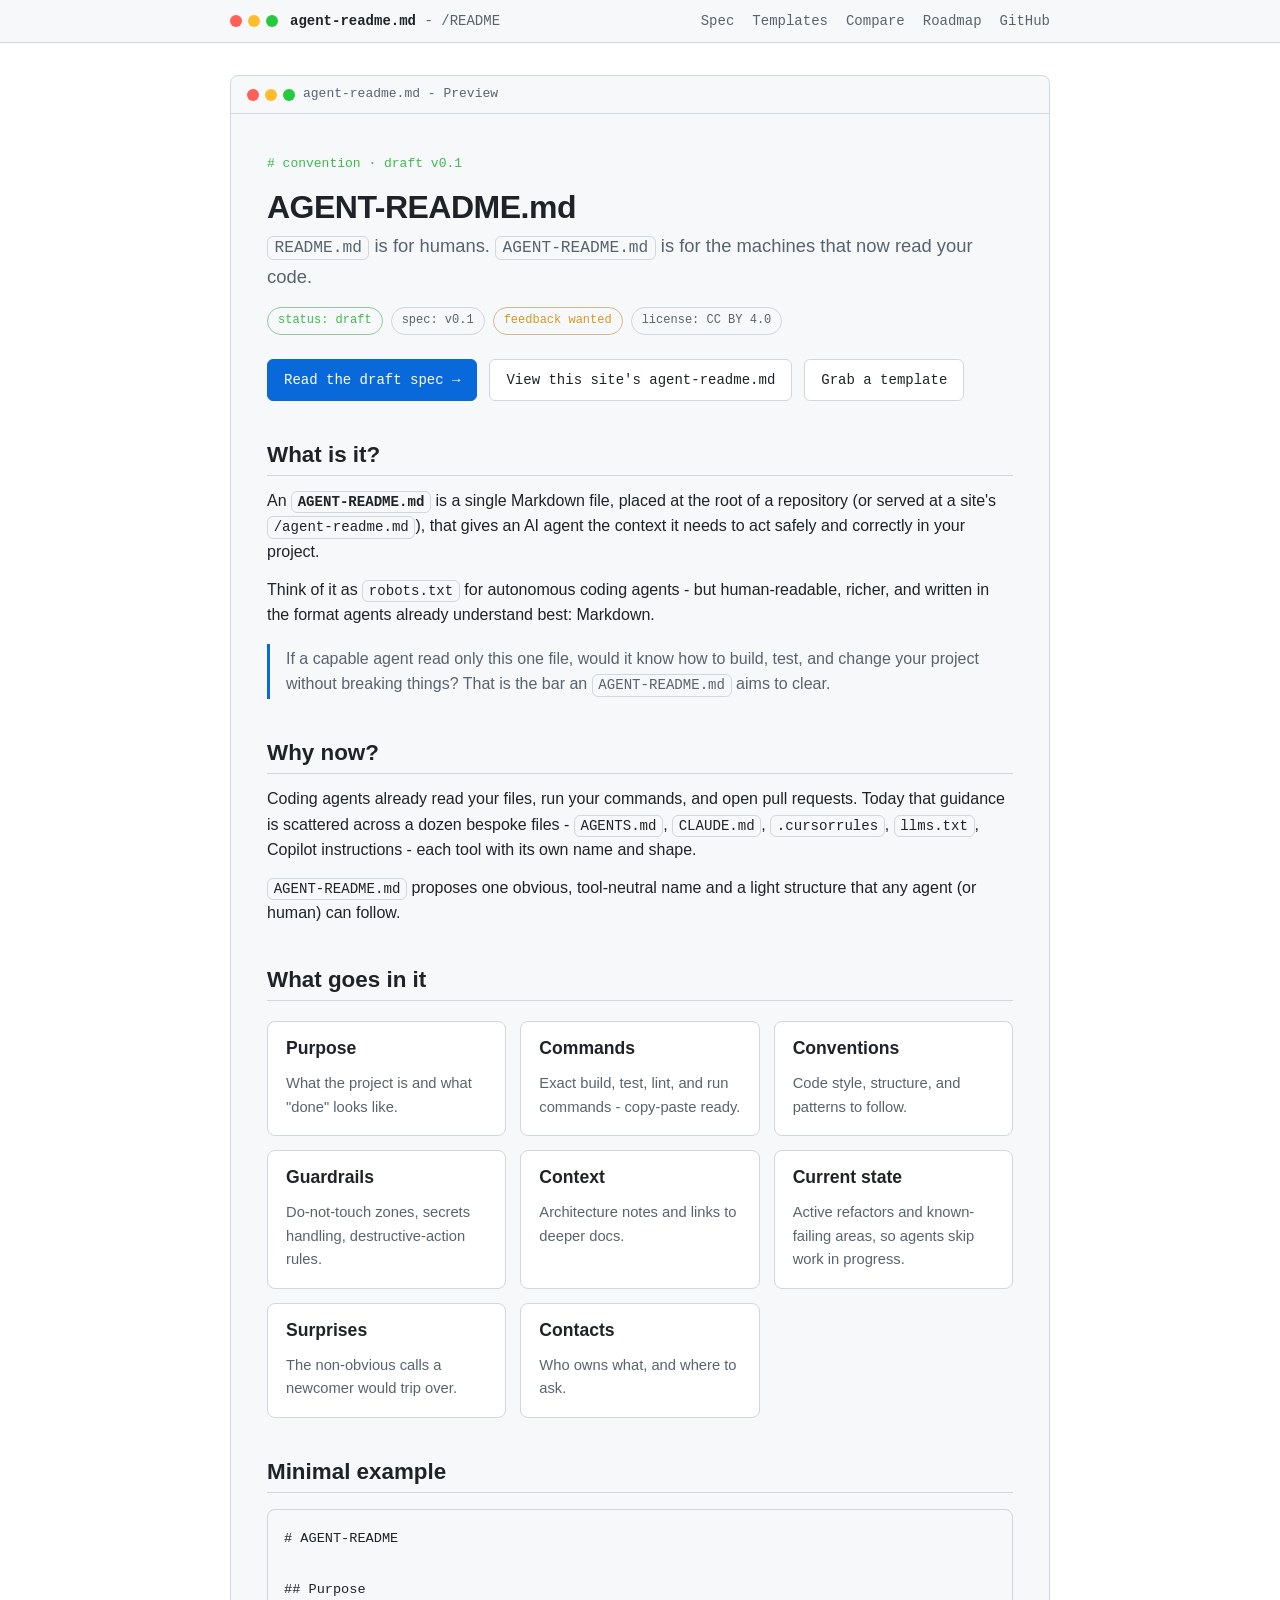
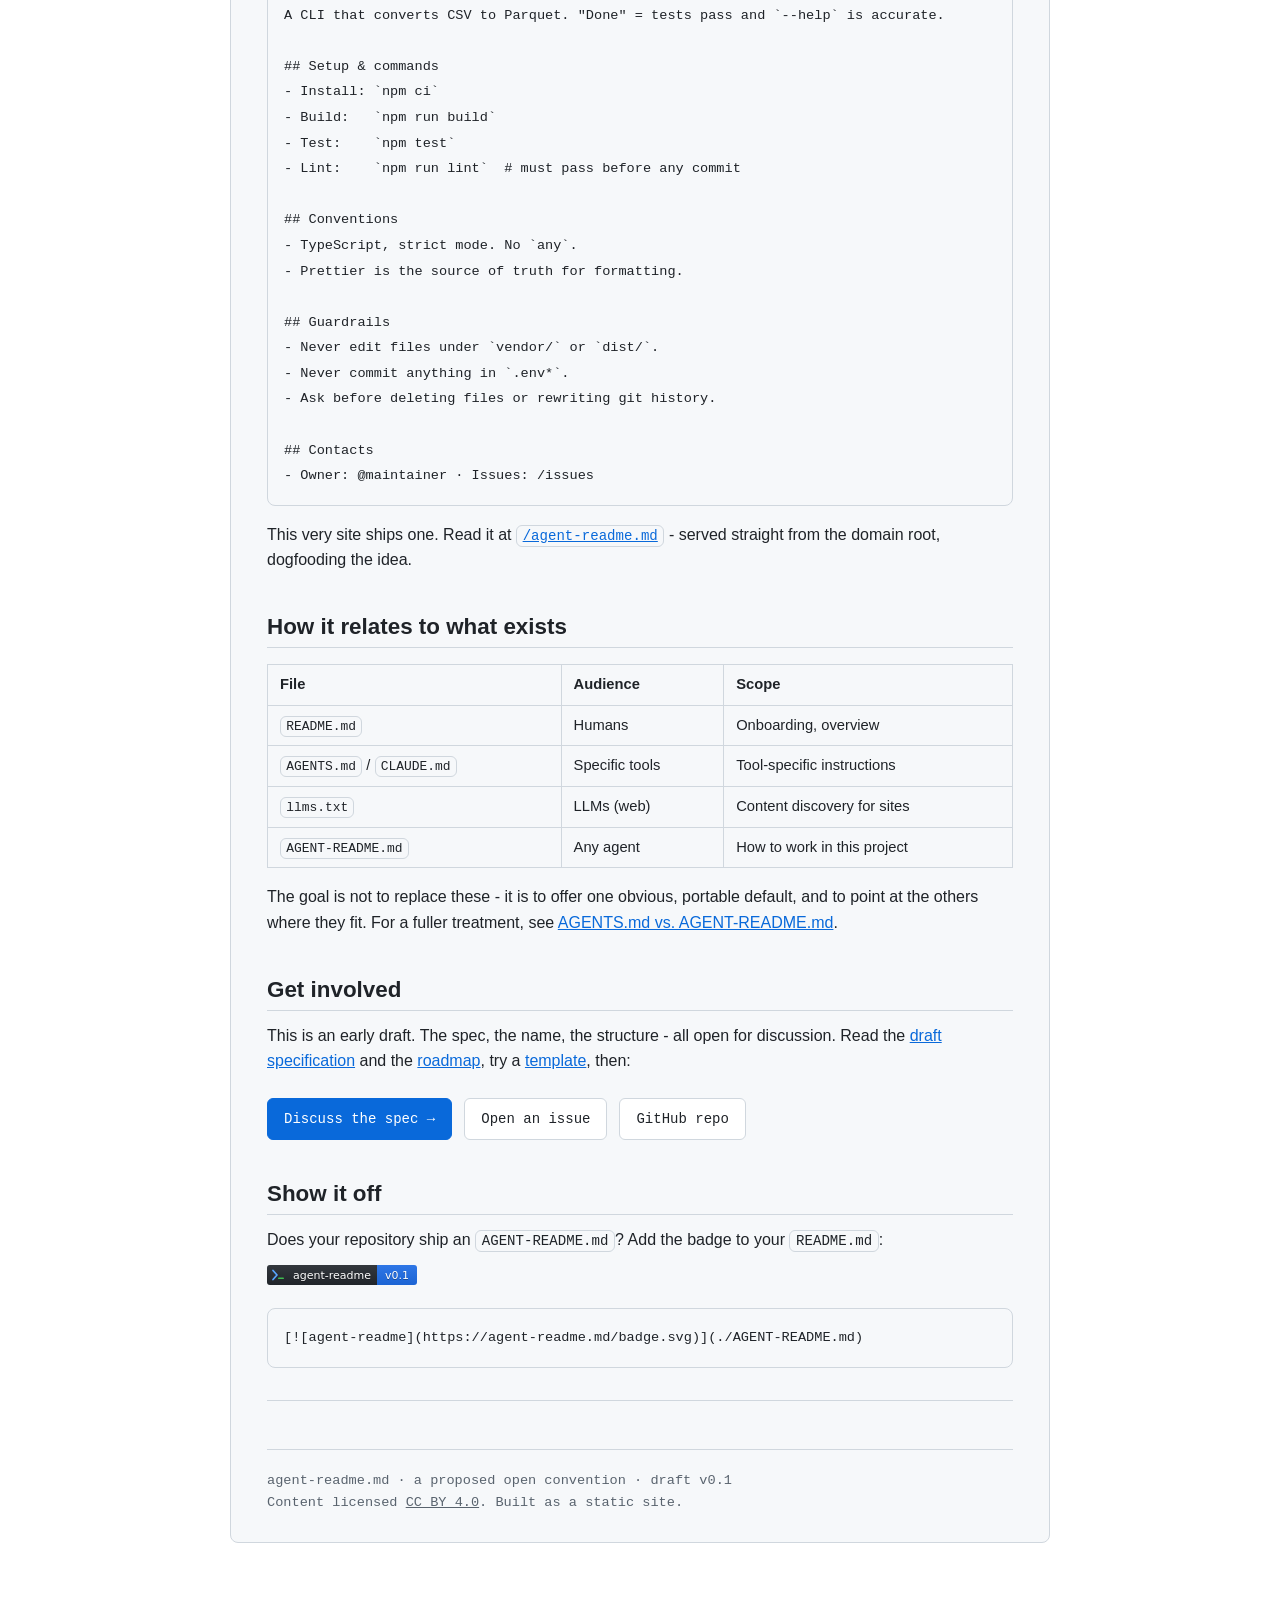
==== commit cfd34551: "Add community health files, roadmap, and wire up GitHub community links Adds LICENSE (CC BY 4.0 cont" ====
--- a/index.html
+++ b/index.html
@@ -18,10 +18,10 @@
       <span class="path"><b>agent-readme.md</b> - /README</span>
       <nav>
         <a href="/spec/">Spec</a>
-        <a href="/agent-readme.md">Example</a>
         <a href="/examples/">Templates</a>
         <a href="/compare/">Compare</a>
-        <a href="https://github.com/">GitHub</a>
+        <a href="/roadmap/">Roadmap</a>
+        <a href="https://github.com/HannahVernon/agent-readme-md">GitHub</a>
       </nav>
     </div>
   </div>
@@ -114,7 +114,12 @@
         <p>The goal is not to replace these - it is to offer one obvious, portable default, and to point at the others where they fit. For a fuller treatment, see <a href="/compare/">AGENTS.md vs. AGENT-README.md</a>.</p>
 
         <h2>Get involved</h2>
-        <p>This is an early draft. The spec, the name, the structure - all open for discussion. Read the <a href="/spec/">draft specification</a>, try a <a href="/examples/">template</a>, and send feedback.</p>
+        <p>This is an early draft. The spec, the name, the structure - all open for discussion. Read the <a href="/spec/">draft specification</a> and the <a href="/roadmap/">roadmap</a>, try a <a href="/examples/">template</a>, then:</p>
+        <div class="btn-row">
+          <a class="btn primary" href="https://github.com/HannahVernon/agent-readme-md/discussions">Discuss the spec &rarr;</a>
+          <a class="btn" href="https://github.com/HannahVernon/agent-readme-md/issues">Open an issue</a>
+          <a class="btn" href="https://github.com/HannahVernon/agent-readme-md">GitHub repo</a>
+        </div>
 
         <h2>Show it off</h2>
         <p>Does your repository ship an <code>AGENT-README.md</code>? Add the badge to your <code>README.md</code>:</p>
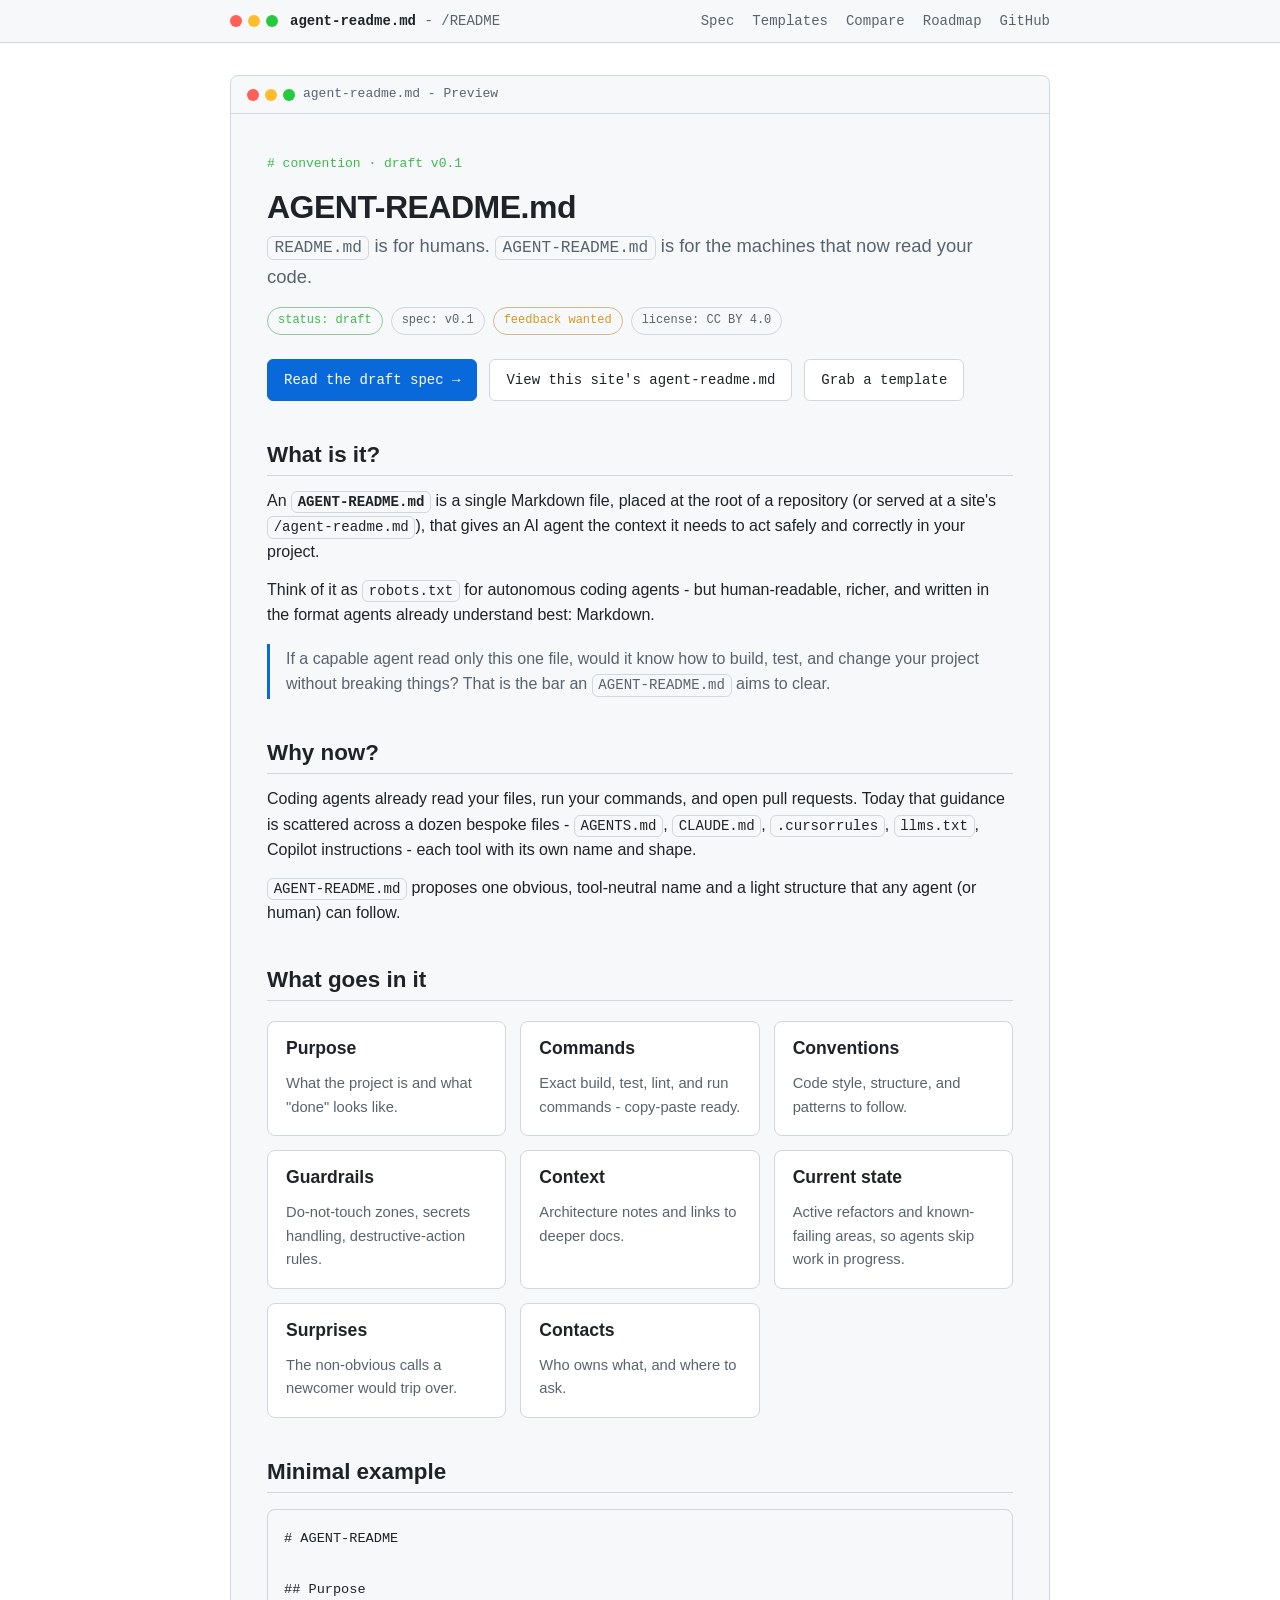
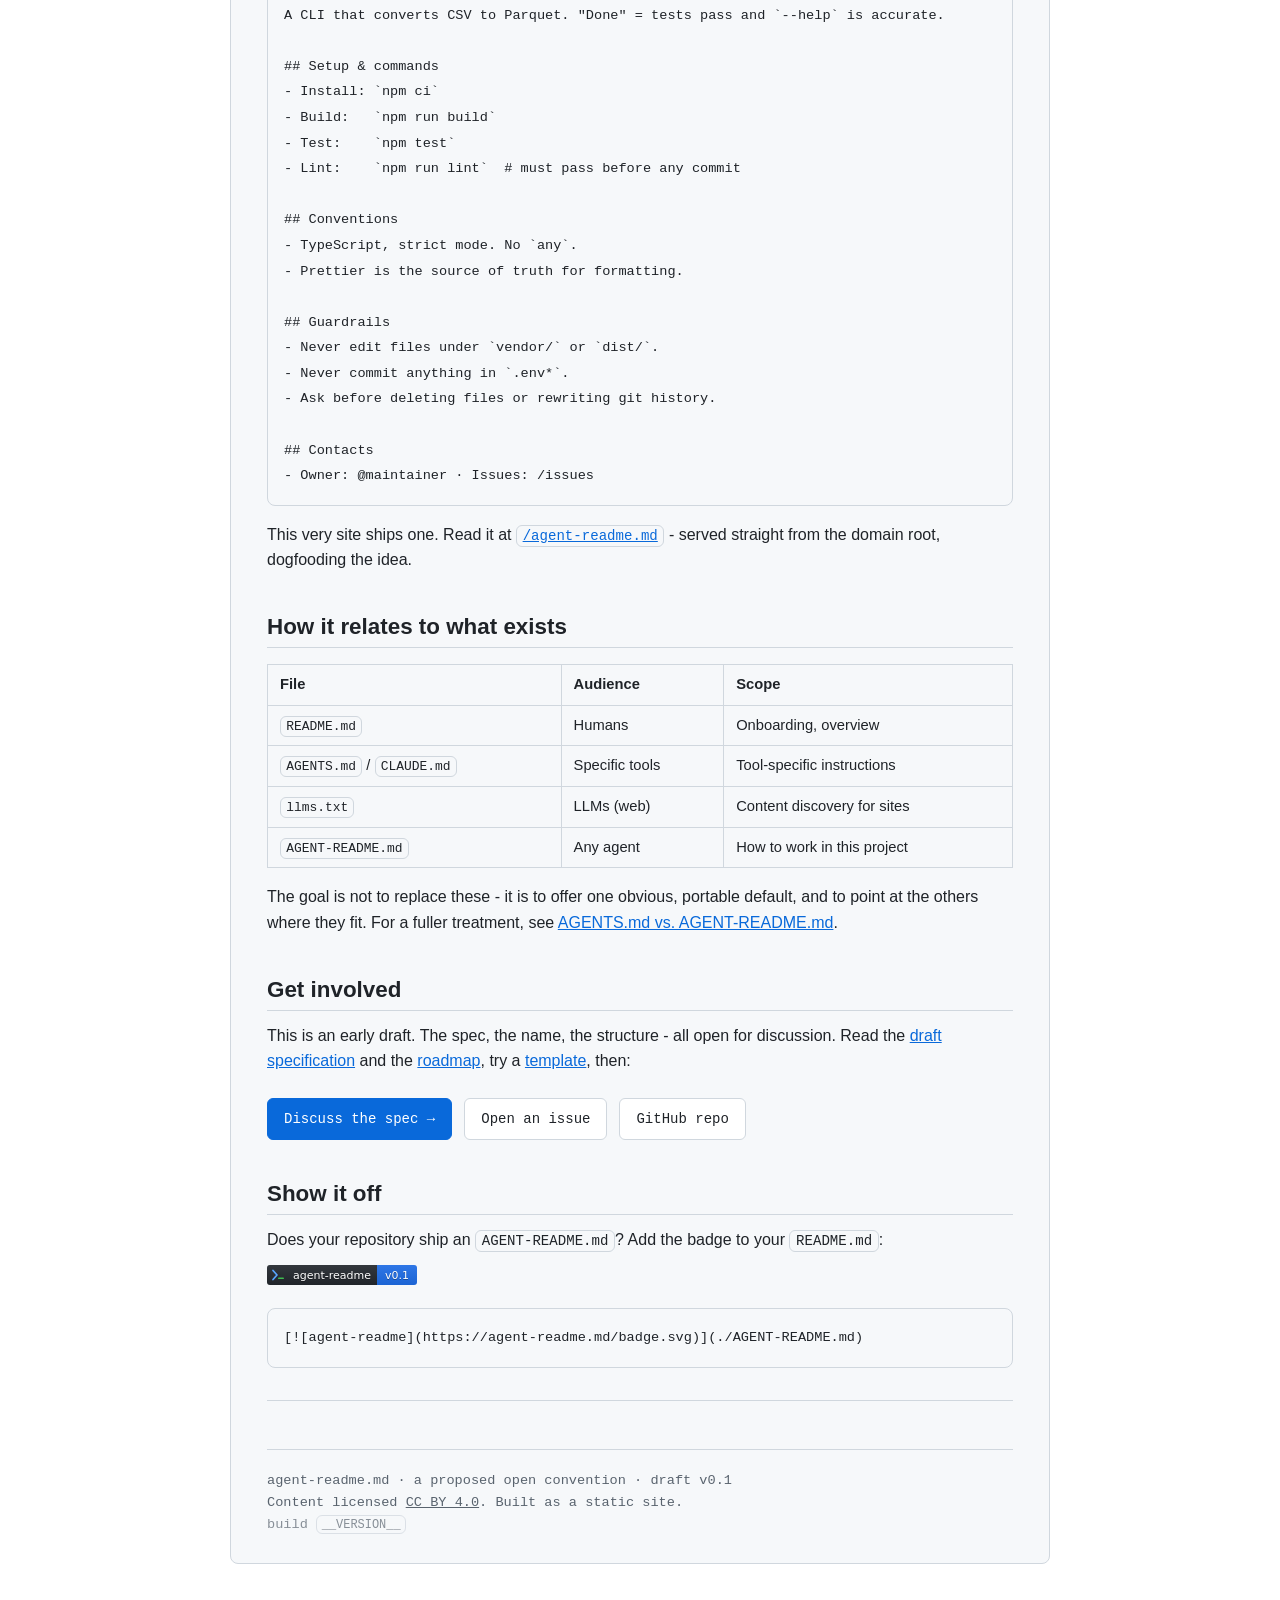
==== commit 1fea2179: "Genericize infra references, secure mirror workflow, add deploy version stamp Removes IIS/nginx/inet" ====
--- a/index.html
+++ b/index.html
@@ -10,6 +10,7 @@
   <meta property="og:type" content="website">
   <link rel="stylesheet" href="/assets/style.css">
   <link rel="icon" href="/assets/logo.svg" type="image/svg+xml">
+  <meta name="version" content="__VERSION__">
 </head>
 <body>
   <div class="topbar">
@@ -129,7 +130,8 @@
         <hr>
         <footer>
           agent-readme.md &middot; a proposed open convention &middot; draft v0.1<br>
-          Content licensed <a href="https://creativecommons.org/licenses/by/4.0/">CC BY 4.0</a>. Built as a static site.
+          Content licensed <a href="https://creativecommons.org/licenses/by/4.0/">CC BY 4.0</a>. Built as a static site.<br>
+          <span style="opacity:.7">build <code>__VERSION__</code></span>
         </footer>
       </div>
     </div>
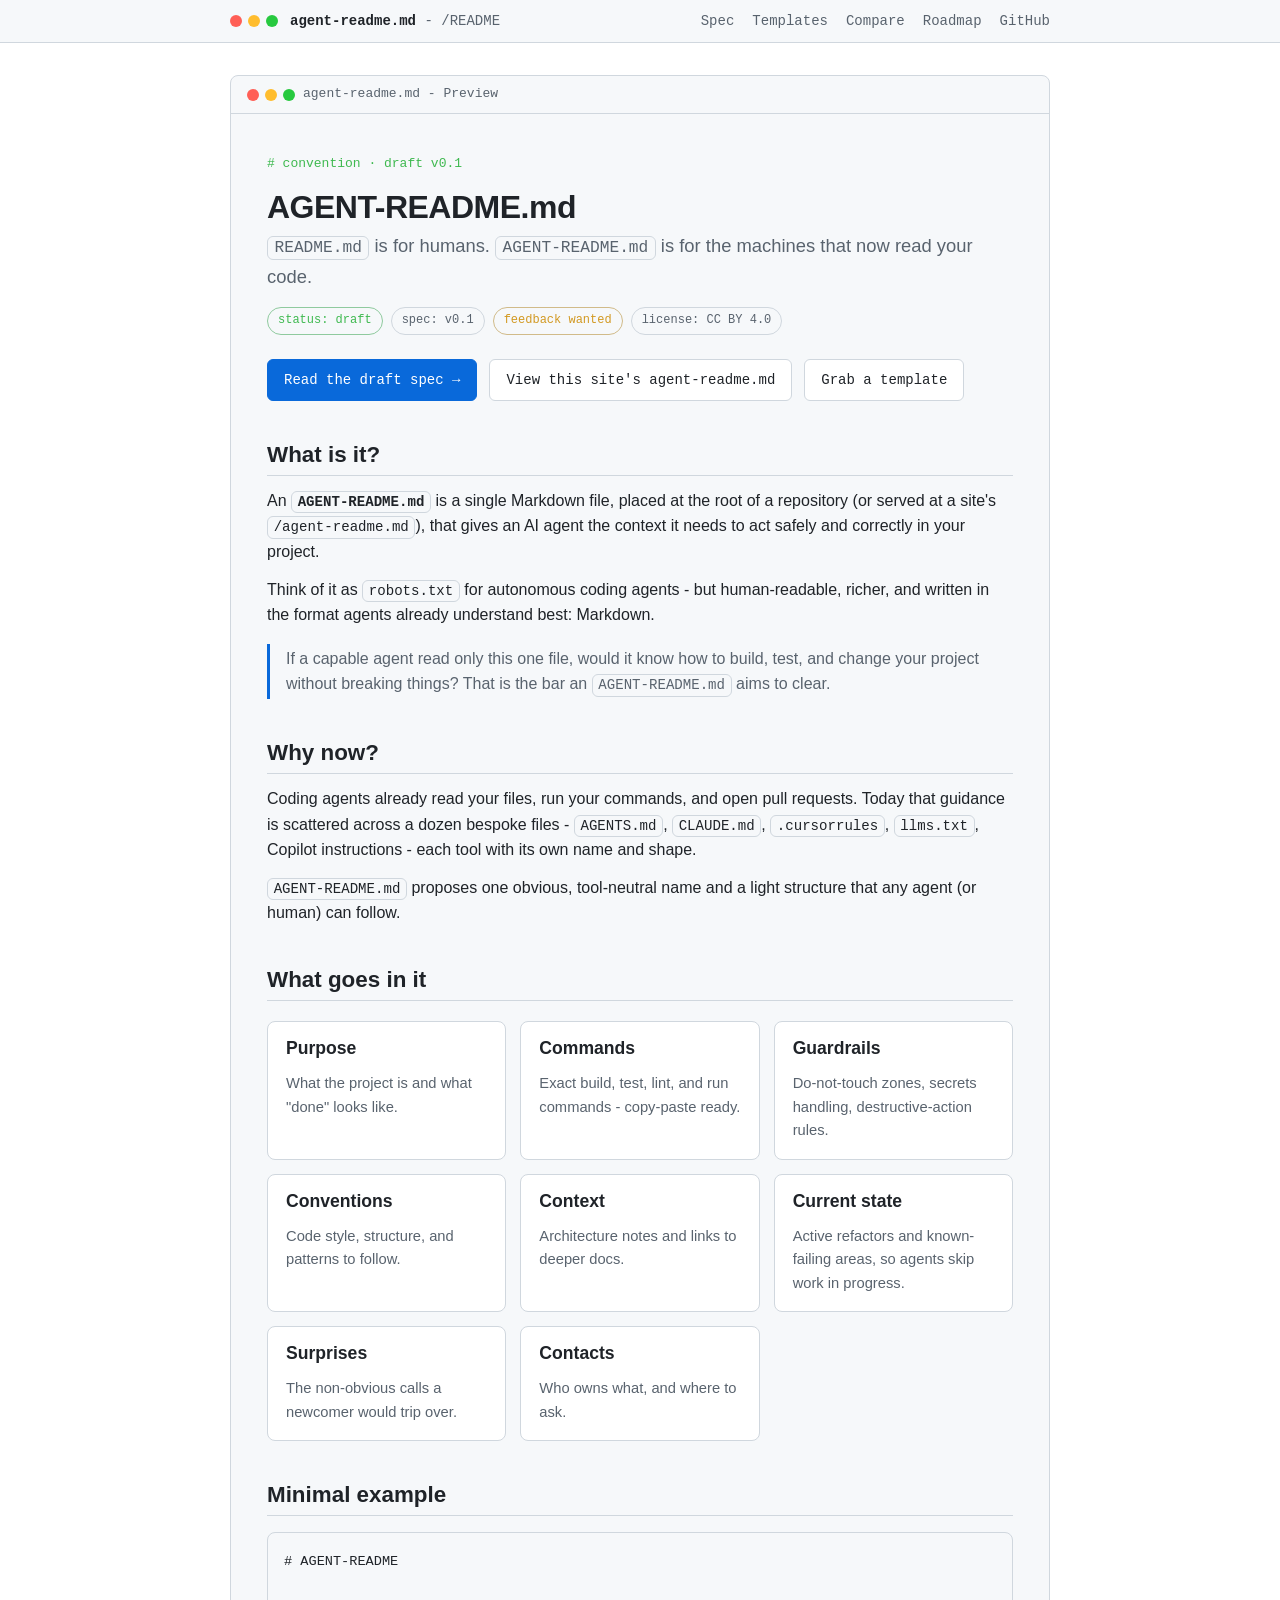
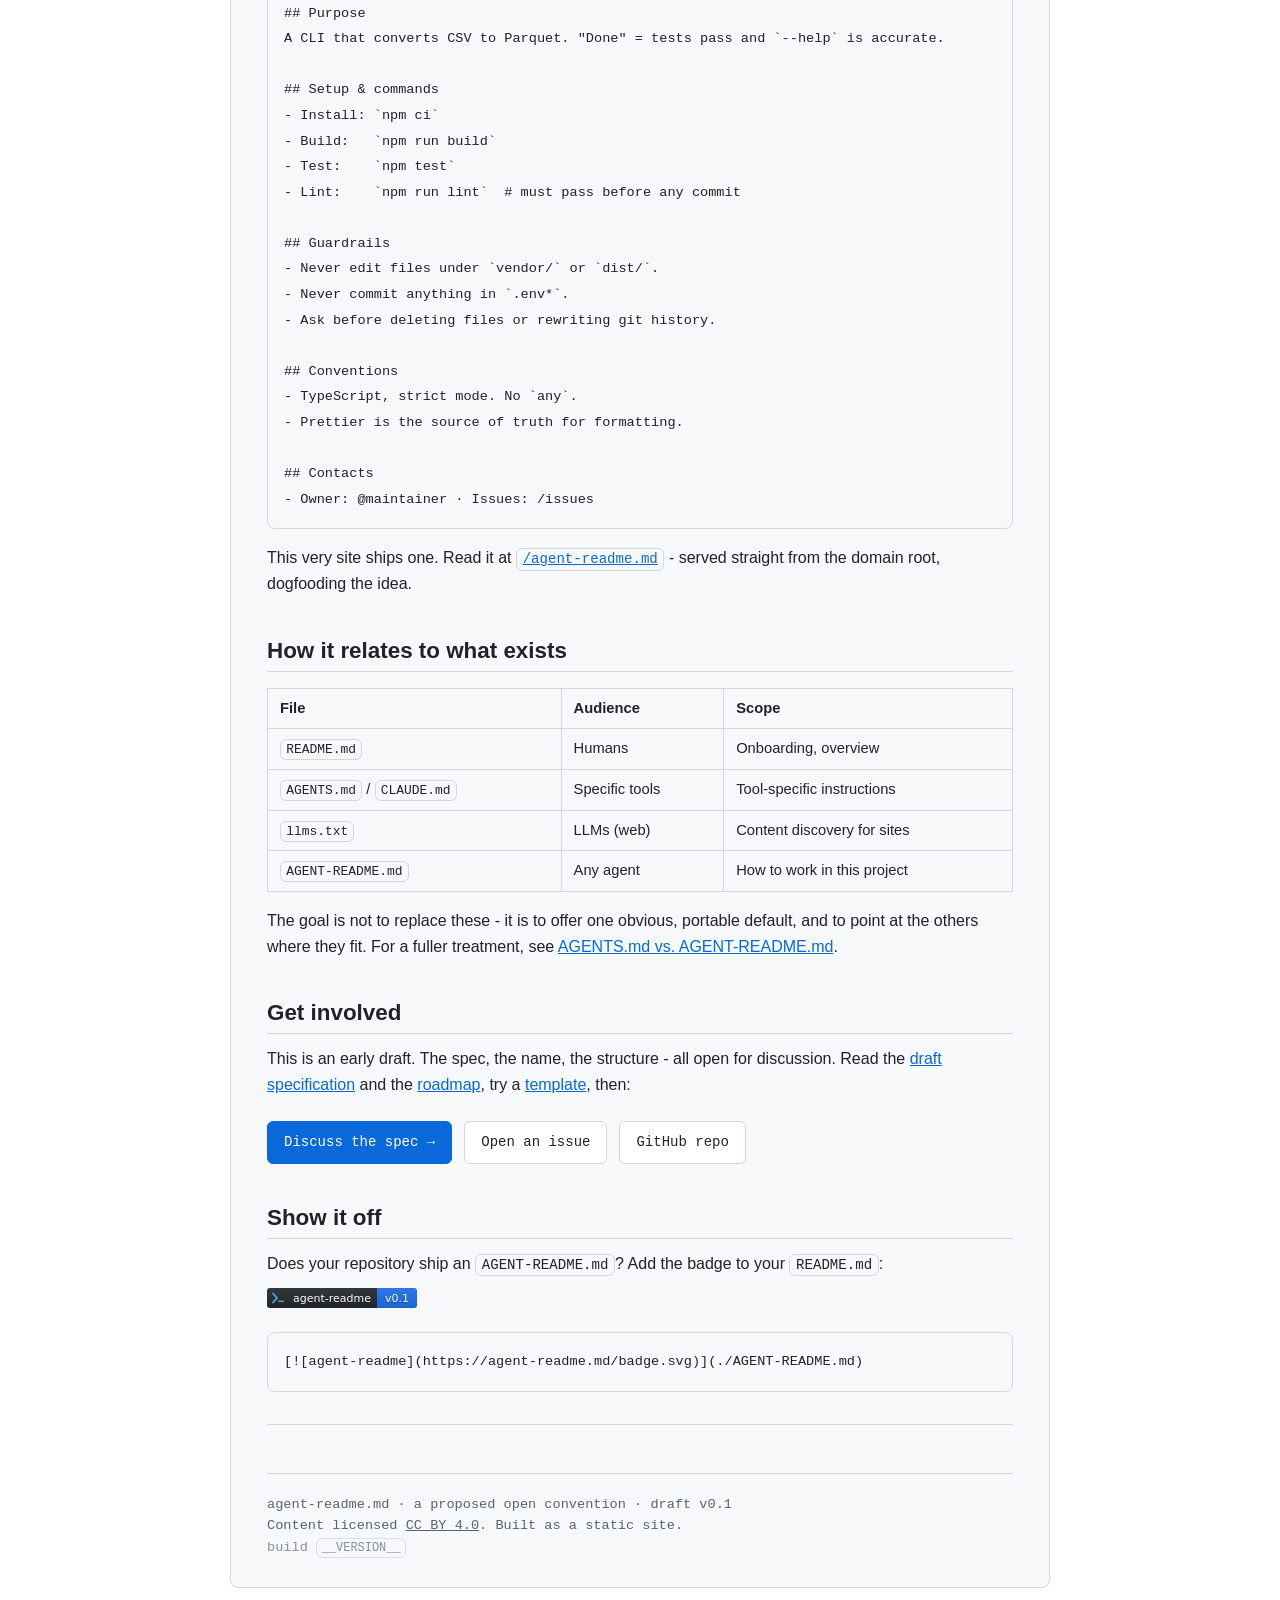
==== commit 6126c00a: "Spec: reorder guardrails after commands, emphasize repo-specific rules, per review Applies SOFA revi" ====
--- a/index.html
+++ b/index.html
@@ -68,8 +68,8 @@
         <div class="cards">
           <div class="card"><h3>Purpose</h3><p>What the project is and what "done" looks like.</p></div>
           <div class="card"><h3>Commands</h3><p>Exact build, test, lint, and run commands - copy-paste ready.</p></div>
+          <div class="card"><h3>Guardrails</h3><p>Do-not-touch zones, secrets handling, destructive-action rules.</p></div>
           <div class="card"><h3>Conventions</h3><p>Code style, structure, and patterns to follow.</p></div>
-          <div class="card"><h3>Guardrails</h3><p>Do-not-touch zones, secrets handling, destructive-action rules.</p></div>
           <div class="card"><h3>Context</h3><p>Architecture notes and links to deeper docs.</p></div>
           <div class="card"><h3>Current state</h3><p>Active refactors and known-failing areas, so agents skip work in progress.</p></div>
           <div class="card"><h3>Surprises</h3><p>The non-obvious calls a newcomer would trip over.</p></div>
@@ -88,14 +88,14 @@
 - Test:    `npm test`
 - Lint:    `npm run lint`  # must pass before any commit
 
-## Conventions
-- TypeScript, strict mode. No `any`.
-- Prettier is the source of truth for formatting.
-
 ## Guardrails
 - Never edit files under `vendor/` or `dist/`.
 - Never commit anything in `.env*`.
 - Ask before deleting files or rewriting git history.
+
+## Conventions
+- TypeScript, strict mode. No `any`.
+- Prettier is the source of truth for formatting.
 
 ## Contacts
 - Owner: @maintainer &middot; Issues: /issues</code></pre>
